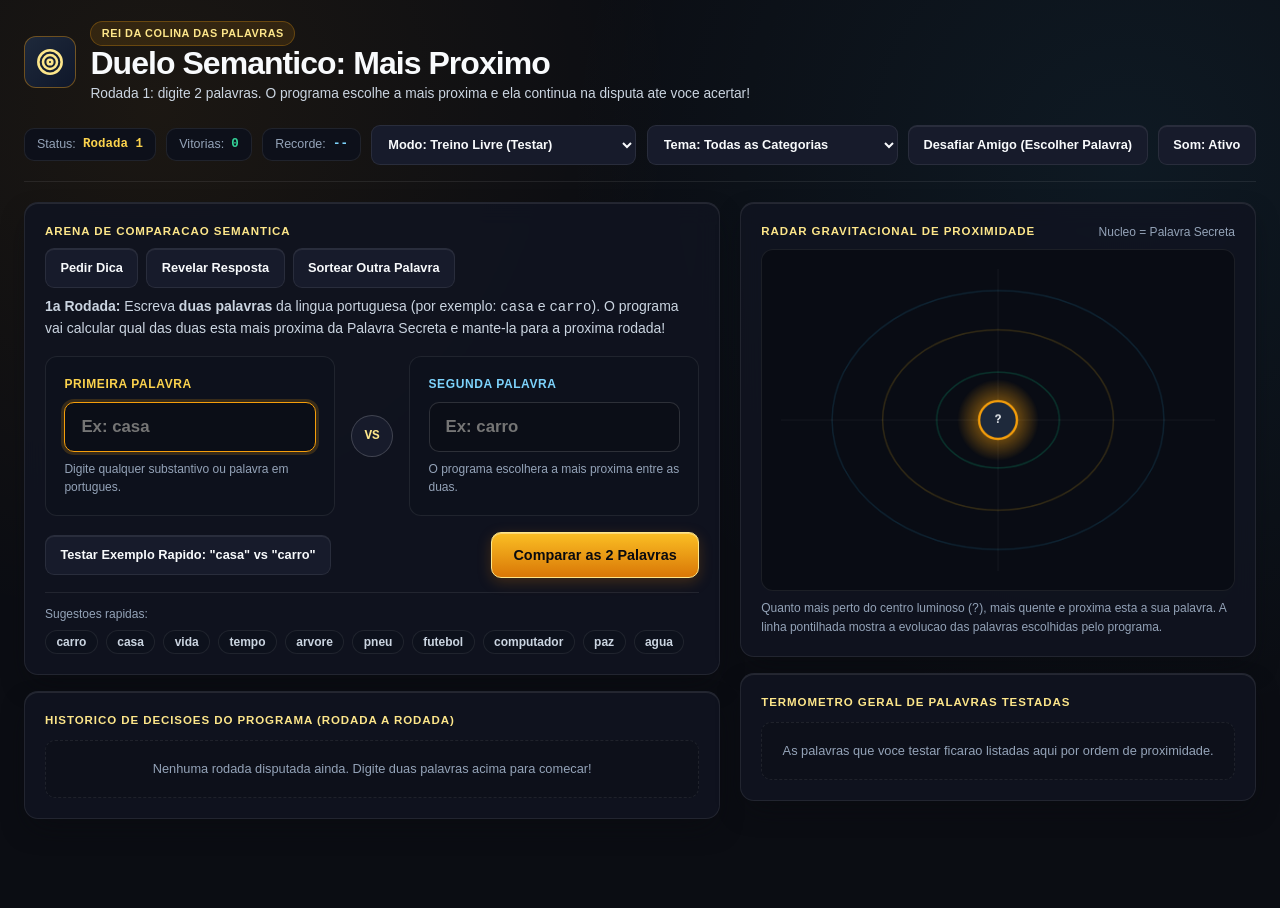
==== index.html @ f58e6926 "feat: Duelo Semantico Mais Proximo com motor hibrido e API online" ====
<!DOCTYPE html>
<html lang="pt-BR">
<head>
  <meta charset="UTF-8" />
  <meta name="viewport" content="width=device-width, initial-scale=1.0" />
  <title>Duelo Semantico: Mais Proximo | Jogo de Palavras em Portugues</title>
  <meta name="description" content="Jogo de adivinhacao semantica onde duas palavras disputam qual esta mais proxima da palavra secreta, e a vencedora permanece para a proxima rodada." />
  <link rel="stylesheet" href="css/styles.css" />
</head>
<body class="app-shell">

  <div class="main-container">
    <!-- ======================================================================
         CABECALHO & CONTROLES DE PARTIDA
         ====================================================================== -->
    <header class="top-header">
      <div class="brand-lockup">
        <div class="brand-icon-box" aria-hidden="true">
          <svg width="28" height="28" viewBox="0 0 24 24" fill="none" stroke="currentColor" stroke-width="2.2" stroke-linecap="round" stroke-linejoin="round">
            <circle cx="12" cy="12" r="10"></circle>
            <circle cx="12" cy="12" r="6"></circle>
            <circle cx="12" cy="12" r="2"></circle>
          </svg>
        </div>
        <div>
          <span class="tag-pill">Rei da Colina das Palavras</span>
          <h1 class="brand-title">Duelo Semantico: Mais Proximo</h1>
          <p class="brand-subtitle">Rodada 1: digite 2 palavras. O programa escolhe a mais proxima e ela continua na disputa ate voce acertar!</p>
        </div>
      </div>

      <div class="stats-strip">
        <div class="stat-chip">
          <span class="text-zinc-400">Status:</span>
          <strong id="stat-current-round" class="font-mono text-amber-300">Rodada 1</strong>
        </div>
        <div class="stat-chip">
          <span class="text-zinc-400">Vitorias:</span>
          <strong id="stat-games-won" class="font-mono text-emerald-400">0</strong>
        </div>
        <div class="stat-chip">
          <span class="text-zinc-400">Recorde:</span>
          <strong id="stat-best-rounds" class="font-mono text-sky-300">--</strong>
        </div>

        <label for="select-game-mode" class="hidden">Modo de Jogo</label>
        <select id="select-game-mode" class="select-control" aria-label="Modo de Jogo">
          <option value="practice">Modo: Treino Livre (Testar)</option>
          <option value="daily">Modo: Palavra do Dia (Estilo Termo)</option>
        </select>

        <label for="select-category-filter" class="hidden">Filtrar Tema</label>
        <select id="select-category-filter" class="select-control" aria-label="Escolher Tema da Palavra Secreta">
          <option value="all">Tema: Todas as Categorias</option>
          <option value="transporte_rodas">Tema: Veiculos & Rodovia</option>
          <option value="moradia_casa">Tema: Casa & Construcao</option>
          <option value="vida_filosofia_emocao">Tema: Vida, Mente & Sentimentos</option>
          <option value="alimentacao_bebida">Tema: Comidas & Bebidas</option>
          <option value="natureza_clima">Tema: Natureza & Clima</option>
          <option value="animais_fauna">Tema: Animais & Fauna</option>
          <option value="corpo_saude">Tema: Corpo Humano & Saude</option>
          <option value="tecnologia_ciencias">Tema: Tecnologia & Ciencia</option>
          <option value="esporte_musica_lazer">Tema: Esportes, Musica & Lazer</option>
          <option value="vestuario_moda">Tema: Vestuario & Acessorios</option>
          <option value="sociedade_cidade">Tema: Cidade & Profissoes</option>
          <option value="tempo_espaco">Tema: Tempo & Universo</option>
        </select>

        <button type="button" id="btn-open-custom-modal" class="btn-secondary">
          Desafiar Amigo (Escolher Palavra)
        </button>
        <button type="button" id="btn-toggle-sound" class="btn-secondary">
          Som: Ativo
        </button>
      </div>
    </header>

    <!-- ======================================================================
         AREA PRINCIPAL DO JOGO (ARENA DE DUELO + RADAR SEMANTICO)
         ====================================================================== -->
    <main class="workspace-split">

      <!-- COLUNA ESQUERDA: ARENA DE DUELO DE PALAVRAS -->
      <section class="flex-col gap-4">
        <div class="surface-card">
          <div class="flex flex-wrap justify-between items-center gap-2 mb-2">
            <h2 class="section-label" style="margin-bottom:0">Arena de Comparacao Semantica</h2>
            <div class="flex flex-wrap gap-2">
              <button type="button" id="btn-get-hint" class="btn-secondary">Pedir Dica</button>
              <button type="button" id="btn-reveal-secret" class="btn-secondary">Revelar Resposta</button>
              <button type="button" id="btn-new-secret" class="btn-secondary">Sortear Outra Palavra</button>
            </div>
          </div>

          <!-- PAINEL DA RODADA 1: JOGADOR ESCREVE 2 PALAVRAS -->
          <div id="panel-round-1">
            <p class="text-sm text-zinc-300 mb-3">
              <strong>1a Rodada:</strong> Escreva <strong>duas palavras</strong> da lingua portuguesa (por exemplo: <code>casa</code> e <code>carro</code>). O programa vai calcular qual das duas esta mais proxima da Palavra Secreta e mante-la para a proxima rodada!
            </p>

            <form id="form-round-1">
              <div class="duel-arena-grid">
                <div class="duel-slot-card">
                  <label for="input-round1-word1" class="text-xs font-bold uppercase tracking-wider text-amber-300">Primeira Palavra</label>
                  <input id="input-round1-word1" type="text" class="word-input mt-2" placeholder="Ex: casa" autocomplete="off" />
                  <span class="text-xs text-zinc-400 mt-2">Digite qualquer substantivo ou palavra em portugues.</span>
                </div>

                <div class="vs-divider-badge">VS</div>

                <div class="duel-slot-card">
                  <label for="input-round1-word2" class="text-xs font-bold uppercase tracking-wider text-sky-300">Segunda Palavra</label>
                  <input id="input-round1-word2" type="text" class="word-input mt-2" placeholder="Ex: carro" autocomplete="off" />
                  <span class="text-xs text-zinc-400 mt-2">O programa escolhera a mais proxima entre as duas.</span>
                </div>
              </div>

              <div class="flex flex-wrap justify-between items-center gap-3 mt-3">
                <button type="button" id="btn-fill-example" class="btn-secondary">
                  Testar Exemplo Rapido: "casa" vs "carro"
                </button>
                <button type="submit" id="btn-submit-round1" class="btn-primary">
                  <span>Comparar as 2 Palavras</span>
                </button>
              </div>
            </form>
          </div>

          <!-- PAINEL DAS RODADAS 2+: PALAVRA CAMPEA MANTIDA VS 1 NOVA PALAVRA -->
          <div id="panel-round-next" class="hidden">
            <p class="text-sm text-zinc-300 mb-3">
              <strong>Rodada em Andamento:</strong> A palavra escolhida pelo programa permaneceu no trono a esquerda. Agora digite <strong>mais uma palavra</strong> a direita (ex: <code>pinel</code> / <code>pneu</code>, <code>roda</code>, <code>motor</code>...) para ver qual fica mais proxima!
            </p>

            <form id="form-round-next">
              <div class="duel-arena-grid">
                <!-- Lado Esquerdo: Palavra Mais Proxima Atual (Fixa Automaticamente) -->
                <div class="duel-slot-card is-champion-slot">
                  <div>
                    <div class="flex justify-between items-center">
                      <span class="text-xs font-bold uppercase tracking-wider text-amber-300">Mais Proxima Atual (Escolhida)</span>
                      <span id="champ-word-tier" class="temp-badge tier-hot">Quente</span>
                    </div>
                    <div id="champ-word-title" class="champion-word-display">CARRO</div>
                    <p id="champ-word-correction" class="text-xs text-sky-300 hidden"></p>
                  </div>

                  <div class="mt-2">
                    <div class="flex justify-between items-center text-xs mb-2">
                      <span id="champ-word-meta" class="text-zinc-300">Mesmo contexto</span>
                      <strong id="champ-word-score" class="font-mono text-amber-300">74.0%</strong>
                    </div>
                    <div class="meter-track">
                      <div id="champ-word-bar" class="meter-fill fill-hot" style="width: 74%"></div>
                    </div>
                  </div>
                </div>

                <div class="vs-divider-badge">VS</div>

                <!-- Lado Direito: Entrada da Nova Palavra Desafiante -->
                <div class="duel-slot-card is-challenger-slot">
                  <div>
                    <label for="input-next-challenger" class="text-xs font-bold uppercase tracking-wider text-sky-300">Escreva Mais Uma Palavra</label>
                    <input id="input-next-challenger" type="text" class="word-input mt-2" placeholder="Ex: pinel (pneu), roda..." autocomplete="off" />
                    <p class="text-xs text-zinc-400 mt-2">
                      Se esta nova palavra for mais proxima da secreta, ela assume o lugar da atual!
                    </p>
                  </div>

                  <button type="submit" id="btn-submit-round-next" class="btn-primary w-full mt-3">
                    Comparar com a Campea Atual
                  </button>
                </div>
              </div>
            </form>
          </div>

          <!-- Sugestoes Rapidas Clicaveis (Preenchem o campo vazio com 1 clique) -->
          <div class="suggestions-bar">
            <span class="text-xs text-zinc-400">Sugestoes rapidas:</span>
            <div id="quick-suggestions-cluster" class="flex flex-wrap gap-2"></div>
          </div>

          <!-- Caixa de Alerta Inline -->
          <div id="inline-alert-box" class="alert-box hidden" role="alert"></div>

          <!-- Caixa de Dicas Progressivas -->
          <div id="hint-display-box" class="hint-box hidden"></div>

          <!-- Banner de Celebracao quando Acerta 100% -->
          <div id="victory-banner" class="hidden"></div>

          <!-- Veredito Detalhado do Ultimo Duelo -->
          <div id="duel-verdict-banner" class="verdict-banner hidden"></div>
        </div>

        <!-- HISTORICO PASSO A PASSO DAS RODADAS -->
        <div class="surface-card">
          <h3 class="section-label">Historico de Decisoes do Programa (Rodada a Rodada)</h3>
          <div id="duel-history-list"></div>
        </div>
      </section>

      <!-- COLUNA DIREITA: RADAR GRAVITACIONAL 2D & RANKING DE PROXIMIDADE -->
      <aside class="flex-col gap-4">
        <div class="surface-card">
          <div class="flex justify-between items-center mb-2">
            <h3 class="section-label" style="margin-bottom:0">Radar Gravitacional de Proximidade</h3>
            <span class="text-xs text-zinc-400">Nucleo = Palavra Secreta</span>
          </div>
          <div class="radar-canvas-box">
            <canvas id="semantic-radar-canvas" width="500" height="360"></canvas>
          </div>
          <p class="text-xs text-zinc-400 mt-2">
            Quanto mais perto do centro luminoso (<code>?</code>), mais quente e proxima esta a sua palavra. A linha pontilhada mostra a evolucao das palavras escolhidas pelo programa.
          </p>
        </div>

        <div class="surface-card">
          <h3 class="section-label">Termometro Geral de Palavras Testadas</h3>
          <div id="tested-words-ranking"></div>
        </div>
      </aside>

    </main>
  </div>

  <!-- ========================================================================
       MODAL: MODO 2 JOGADORES / DEFINIR PALAVRA SECRETA PERSONALIZADA
       ======================================================================== -->
  <div id="modal-custom-word" class="modal-backdrop hidden" role="dialog" aria-modal="true" aria-labelledby="modal-custom-title">
    <div class="modal-box">
      <div class="flex justify-between items-center mb-3">
        <h3 id="modal-custom-title" class="section-label" style="margin-bottom:0">Desafiar Amigo / Criar Palavra Secreta</h3>
        <button type="button" id="btn-close-custom-modal" class="btn-secondary">Fechar</button>
      </div>
      <p class="text-xs text-zinc-300 mb-3">
        Defina qual sera a Palavra Secreta desta partida para outra pessoa adivinhar (ou adicione uma palavra nova ao dicionario do jogo).
      </p>

      <form id="form-custom-word" class="flex-col gap-3">
        <div>
          <label for="input-custom-secret" class="text-xs text-zinc-400">Palavra Secreta (ficara oculta na partida)</label>
          <input id="input-custom-secret" type="password" class="word-input mt-1" placeholder="Digite a palavra secreta..." required />
        </div>

        <div>
          <label for="select-custom-cluster" class="text-xs text-zinc-400">Tema Principal da Palavra</label>
          <select id="select-custom-cluster" class="select-control w-full mt-1">
            <option value="transporte_rodas">Veiculos, Carros & Rodovia</option>
            <option value="moradia_casa">Casa, Moveis & Construcao</option>
            <option value="vida_filosofia_emocao">Vida, Mente & Sentimentos</option>
            <option value="alimentacao_bebida">Alimentos, Culinaria & Bebidas</option>
            <option value="natureza_clima">Natureza, Praias & Clima</option>
            <option value="animais_fauna">Animais & Fauna</option>
            <option value="corpo_saude">Corpo Humano & Saude</option>
            <option value="tecnologia_ciencias">Tecnologia, Computacao & Escola</option>
            <option value="esporte_musica_lazer">Esportes, Futebol & Musica</option>
            <option value="vestuario_moda">Vestuario & Acessorios</option>
            <option value="sociedade_cidade">Cidade, Dinheiro & Profissoes</option>
            <option value="tempo_espaco">Tempo, Estacoes & Universo</option>
          </select>
        </div>

        <div>
          <label for="input-custom-links" class="text-xs text-zinc-400">Palavras Muito Proximas (opcional, separadas por virgula)</label>
          <input id="input-custom-links" type="text" class="word-input mt-1" placeholder="Ex: carro, pneu, borracha, aro, asfalto" />
        </div>

        <div>
          <label for="input-custom-hint" class="text-xs text-zinc-400">Dica Personalizada (opcional)</label>
          <input id="input-custom-hint" type="text" class="word-input mt-1" placeholder="Ex: Fica presa no eixo do carro..." />
        </div>

        <button type="submit" class="btn-primary w-full mt-2">
          Iniciar Partida com Esta Palavra Secreta
        </button>
      </form>
    </div>
  </div>

  <!-- SCRIPTS MODULARES (100% Portatil: funciona em file:// e http://) -->
  <script src="js/dictionary-data.js"></script>
  <script src="js/semantic-engine.js"></script>
  <script src="js/audio.js"></script>
  <script src="js/radar-canvas.js"></script>
  <script src="js/app.js"></script>
</body>
</html>
---- css/styles.css ----
/**
 * ============================================================================
 * SISTEMA DE DESIGN - DUELO SEMANTICO: MAIS PROXIMO (css/styles.css)
 * ============================================================================
 * Arquitetura 100% Portatil e Offline.
 * Segue Dark Mode Hierarchy (#0B0D13 / #111420) e curvas cubic-bezier(0.16, 1, 0.3, 1).
 */

:root {
  --bg-canvas: #0B0D13;
  --bg-surface: #111420;
  --bg-elevated: #171B2B;
  --bg-interactive: #1E2438;
  --border-subtle: rgba(255, 255, 255, 0.08);
  --border-hover: rgba(255, 255, 255, 0.18);
  --text-primary: #F8FAFC;
  --text-secondary: #CBD5E1;
  --text-muted: #94A3B8;
  --accent-gold: #F59E0B;
  --accent-gold-soft: #FDE68A;
  --accent-emerald: #10B981;
  --accent-sky: #38BDF8;
  --accent-orange: #FB923C;
  --ease-out: cubic-bezier(0.16, 1, 0.3, 1);
}

*, *::before, *::after {
  box-sizing: border-box;
  margin: 0;
  padding: 0;
}

html, body {
  min-height: 100vh;
  background-color: var(--bg-canvas);
  color: var(--text-primary);
  font-family: "Inter", "Plus Jakarta Sans", -apple-system, BlinkMacSystemFont, "Segoe UI", sans-serif;
  line-height: 1.5;
  -webkit-font-smoothing: antialiased;
}

/* Utilitarios Independentes */
.hidden { display: none !important; }
.flex { display: flex; }
.inline-flex { display: inline-flex; }
.flex-col { display: flex; flex-direction: column; }
.flex-wrap { flex-wrap: wrap; }
.items-center { align-items: center; }
.justify-between { justify-content: space-between; }
.justify-center { justify-content: center; }
.gap-2 { gap: 0.5rem; }
.gap-3 { gap: 0.75rem; }
.gap-4 { gap: 1rem; }
.w-full { width: 100%; }
.w-12 { width: 3rem; }
.mt-1 { margin-top: 0.25rem; }
.mt-2 { margin-top: 0.5rem; }
.mt-3 { margin-top: 0.75rem; }
.mt-4 { margin-top: 1rem; }
.mb-2 { margin-bottom: 0.5rem; }
.mb-3 { margin-bottom: 0.75rem; }
.text-right { text-align: right; }
.text-xs { font-size: 0.75rem; line-height: 1.15rem; }
.text-sm { font-size: 0.875rem; line-height: 1.35rem; }
.font-semibold { font-weight: 600; }
.font-bold { font-weight: 700; }
.font-mono { font-family: "JetBrains Mono", "Fira Code", Consolas, monospace; }
.uppercase { text-transform: uppercase; }
.tracking-wider { letter-spacing: 0.05em; }
.text-white { color: #F8FAFC; }
.text-zinc-300 { color: #CBD5E1; }
.text-zinc-400 { color: #94A3B8; }
.text-zinc-500 { color: #64748B; }
.text-amber-300 { color: #FCD34D; }
.text-sky-300 { color: #7DD3FC; }
.text-emerald-400 { color: #34D399; }
.space-y-1 > * + * { margin-top: 0.3rem; }

/* Fundo Atmosferico */
.app-shell {
  min-height: 100vh;
  background:
    radial-gradient(circle at 12% 12%, rgba(245, 158, 11, 0.07), transparent 38%),
    radial-gradient(circle at 88% 18%, rgba(56, 189, 248, 0.07), transparent 42%),
    var(--bg-canvas);
  padding: 1.25rem 1.5rem 2.5rem;
}

.main-container {
  max-width: 1360px;
  margin: 0 auto;
}

/* Superficies Elevadas */
.surface-card {
  background: rgba(17, 20, 32, 0.88);
  backdrop-filter: blur(12px);
  border: 1px solid var(--border-subtle);
  border-radius: 14px;
  box-shadow:
    inset 0 1px 0 0 rgba(255, 255, 255, 0.09),
    0 12px 28px -8px rgba(9, 10, 15, 0.65);
  padding: 1.25rem;
}

.section-label {
  font-size: 0.72rem;
  font-weight: 700;
  text-transform: uppercase;
  letter-spacing: 0.08em;
  color: var(--accent-gold-soft);
  margin-bottom: 0.65rem;
}

.tag-pill {
  display: inline-flex;
  align-items: center;
  padding: 0.2rem 0.65rem;
  font-size: 0.68rem;
  font-weight: 700;
  text-transform: uppercase;
  letter-spacing: 0.05em;
  border-radius: 999px;
  background: rgba(245, 158, 11, 0.12);
  color: var(--accent-gold-soft);
  border: 1px solid rgba(245, 158, 11, 0.28);
}

/* Cabecalho e Barra de Controles */
.top-header {
  display: flex;
  flex-wrap: wrap;
  align-items: center;
  justify-content: space-between;
  gap: 1.25rem;
  margin-bottom: 1.25rem;
  padding-bottom: 1rem;
  border-bottom: 1px solid var(--border-subtle);
}

.brand-lockup {
  display: flex;
  align-items: center;
  gap: 0.9rem;
}

.brand-icon-box {
  width: 52px;
  height: 52px;
  border-radius: 12px;
  background: linear-gradient(135deg, #1E293B, #0F172A);
  border: 1px solid rgba(245, 158, 11, 0.4);
  display: flex;
  align-items: center;
  justify-content: center;
  color: var(--accent-gold-soft);
  flex-shrink: 0;
}

.brand-title {
  font-size: clamp(1.45rem, 2.5vw, 2rem);
  font-weight: 800;
  letter-spacing: -0.03em;
  line-height: 1.1;
}

.brand-subtitle {
  font-size: 0.86rem;
  color: var(--text-secondary);
  margin-top: 0.2rem;
}

.stats-strip {
  display: flex;
  flex-wrap: wrap;
  align-items: center;
  gap: 0.65rem;
}

.stat-chip {
  display: flex;
  align-items: center;
  gap: 0.45rem;
  padding: 0.4rem 0.75rem;
  background: #0D101A;
  border: 1px solid var(--border-subtle);
  border-radius: 10px;
  font-size: 0.78rem;
}

/* Botoes e Inputs (Fitts's Law >= 44px) */
.btn-primary {
  display: inline-flex;
  align-items: center;
  justify-content: center;
  gap: 0.5rem;
  min-height: 46px;
  padding: 0.65rem 1.35rem;
  font-size: 0.9rem;
  font-weight: 700;
  color: #090A0F;
  background: linear-gradient(180deg, #FBBF24 0%, #D97706 100%);
  border: 1px solid #FDE68A;
  border-radius: 10px;
  box-shadow: inset 0 1px 0 0 rgba(255, 255, 255, 0.35), 0 4px 14px rgba(217, 119, 6, 0.25);
  cursor: pointer;
  transition: transform 150ms var(--ease-out), filter 150ms ease;
}

.btn-primary:hover {
  filter: brightness(1.08);
  transform: translateY(-1px);
}

.btn-primary:active {
  transform: scale(0.97);
}

.btn-secondary {
  display: inline-flex;
  align-items: center;
  justify-content: center;
  gap: 0.45rem;
  min-height: 40px;
  padding: 0.45rem 0.9rem;
  font-size: 0.8rem;
  font-weight: 600;
  color: var(--text-primary);
  background: var(--bg-elevated);
  border: 1px solid var(--border-subtle);
  border-radius: 9px;
  box-shadow: inset 0 1px 0 0 rgba(255, 255, 255, 0.08);
  cursor: pointer;
  transition: transform 140ms var(--ease-out), border-color 140ms ease, background-color 140ms ease;
}

.btn-secondary:hover {
  background: var(--bg-interactive);
  border-color: var(--border-hover);
}

.btn-secondary:active {
  transform: scale(0.97);
}

.word-input {
  width: 100%;
  min-height: 50px;
  padding: 0.7rem 1rem;
  font-size: 1.05rem;
  font-weight: 600;
  color: var(--text-primary);
  background: #0B0E17;
  border: 1.5px solid rgba(255, 255, 255, 0.14);
  border-radius: 10px;
  outline: none;
  transition: border-color 150ms ease, box-shadow 150ms ease;
}

.word-input:focus {
  border-color: var(--accent-gold);
  box-shadow: 0 0 0 3px rgba(245, 158, 11, 0.18);
}

.select-control {
  min-height: 40px;
  padding: 0.4rem 0.75rem;
  font-size: 0.8rem;
  font-weight: 600;
  color: var(--text-primary);
  background: var(--bg-elevated);
  border: 1px solid var(--border-subtle);
  border-radius: 9px;
  outline: none;
}

/* Workspace Principal Assimetrico (Arena a esquerda + Radar/Ranking a direita) */
.workspace-split {
  display: grid;
  grid-template-columns: 1.35fr 1fr;
  gap: 1.25rem;
  align-items: start;
}

@media (max-width: 1024px) {
  .workspace-split {
    grid-template-columns: 1fr;
  }
}

/* Arena de Duelo (2 Colunas com VS central) */
.duel-arena-grid {
  display: grid;
  grid-template-columns: 1fr auto 1fr;
  gap: 1rem;
  align-items: stretch;
  margin: 1rem 0;
}

@media (max-width: 680px) {
  .duel-arena-grid {
    grid-template-columns: 1fr;
  }
}

.duel-slot-card {
  display: flex;
  flex-direction: column;
  justify-content: space-between;
  padding: 1.15rem;
  background: #0D111C;
  border: 1px solid var(--border-subtle);
  border-radius: 12px;
}

.duel-slot-card.is-champion-slot {
  border-color: rgba(245, 158, 11, 0.45);
  background: linear-gradient(180deg, rgba(245, 158, 11, 0.08) 0%, #0D111C 100%);
}

.duel-slot-card.is-challenger-slot {
  border-color: rgba(56, 189, 248, 0.35);
}

.vs-divider-badge {
  align-self: center;
  width: 42px;
  height: 42px;
  border-radius: 999px;
  background: var(--bg-elevated);
  border: 1px solid var(--border-hover);
  display: flex;
  align-items: center;
  justify-content: center;
  font-family: "JetBrains Mono", monospace;
  font-size: 0.8rem;
  font-weight: 800;
  color: var(--accent-gold-soft);
}

.champion-word-display {
  font-size: 1.65rem;
  font-weight: 800;
  letter-spacing: -0.02em;
  color: var(--accent-gold-soft);
  margin: 0.35rem 0;
}

/* Barras de Temperatura Semantica */
.meter-track {
  width: 100%;
  height: 10px;
  background: #181E2E;
  border-radius: 999px;
  overflow: hidden;
}

.meter-fill {
  height: 100%;
  border-radius: 999px;
  transition: width 260ms var(--ease-out);
}

.fill-cold { background: linear-gradient(90deg, #0284C7, #38BDF8); }
.fill-warm { background: linear-gradient(90deg, #EA580C, #FB923C); }
.fill-hot { background: linear-gradient(90deg, #D97706, #FBBF24); }
.fill-burning { background: linear-gradient(90deg, #059669, #34D399); }
.fill-exact { background: linear-gradient(90deg, #10B981, #A7F3D0); }

.temp-badge {
  display: inline-block;
  padding: 0.15rem 0.55rem;
  font-size: 0.7rem;
  font-weight: 700;
  border-radius: 6px;
}

.tier-cold { background: rgba(56, 189, 248, 0.15); color: #7DD3FC; }
.tier-warm { background: rgba(251, 146, 60, 0.15); color: #FDBA74; }
.tier-hot { background: rgba(245, 158, 11, 0.18); color: #FDE68A; }
.tier-burning { background: rgba(16, 185, 129, 0.18); color: #6EE7B7; }
.tier-exact { background: rgba(16, 185, 129, 0.28); color: #A7F3D0; }

/* Banner de Veredito da Rodada */
.verdict-banner {
  padding: 1rem;
  background: #0D111C;
  border: 1px solid rgba(245, 158, 11, 0.3);
  border-radius: 12px;
  margin-top: 1rem;
}

.verdict-headline {
  font-size: 0.95rem;
  color: var(--text-primary);
  margin-top: 0.4rem;
}

.verdict-cards-row {
  display: grid;
  grid-template-columns: 1fr auto 1fr;
  gap: 0.75rem;
  align-items: center;
  margin-top: 0.85rem;
}

@media (max-width: 640px) {
  .verdict-cards-row {
    grid-template-columns: 1fr;
  }
}

.verdict-mini-card {
  padding: 0.7rem 0.85rem;
  background: var(--bg-surface);
  border: 1px solid var(--border-subtle);
  border-radius: 10px;
  display: flex;
  flex-direction: column;
}

.verdict-mini-card.is-winner {
  border-color: var(--accent-emerald);
  background: rgba(16, 185, 129, 0.08);
}

.verdict-mini-card.is-loser {
  opacity: 0.72;
}

.verdict-vs-pill {
  font-family: "JetBrains Mono", monospace;
  font-size: 0.75rem;
  font-weight: 700;
  color: var(--text-muted);
  text-align: center;
}

/* Alertas, Dicas e Vitoria */
.alert-box {
  padding: 0.65rem 0.9rem;
  background: rgba(239, 68, 68, 0.14);
  border: 1px solid rgba(239, 68, 68, 0.35);
  border-radius: 8px;
  color: #FCA5A5;
  font-size: 0.82rem;
  margin-top: 0.75rem;
}

.hint-box {
  padding: 0.85rem 1rem;
  background: rgba(56, 189, 248, 0.08);
  border: 1px solid rgba(56, 189, 248, 0.28);
  border-radius: 10px;
  margin-top: 0.85rem;
}

.victory-celebration-card {
  padding: 1.5rem;
  text-align: center;
  background: linear-gradient(180deg, rgba(16, 185, 129, 0.14) 0%, #0D111C 100%);
  border: 1.5px solid var(--accent-emerald);
  border-radius: 14px;
  margin-top: 1rem;
}

.victory-word-heading {
  font-size: 2.25rem;
  font-weight: 800;
  letter-spacing: 0.04em;
  color: #6EE7B7;
  margin-top: 0.35rem;
}

.evolution-chain-box {
  padding: 0.75rem;
  background: #090C14;
  border: 1px solid var(--border-subtle);
  border-radius: 10px;
}

/* Historico de Rodadas & Ranking de Palavras */
.history-duel-row {
  display: flex;
  flex-wrap: wrap;
  align-items: center;
  justify-content: space-between;
  gap: 0.5rem;
  padding: 0.55rem 0.75rem;
  background: #0D101A;
  border: 1px solid var(--border-subtle);
  border-radius: 8px;
  margin-bottom: 0.45rem;
  font-size: 0.8rem;
}

.history-round-tag {
  font-family: "JetBrains Mono", monospace;
  font-size: 0.72rem;
  font-weight: 700;
  color: var(--accent-gold-soft);
  background: rgba(245, 158, 11, 0.12);
  padding: 0.1rem 0.45rem;
  border-radius: 5px;
}

.history-pair {
  display: flex;
  align-items: center;
  gap: 0.5rem;
}

.is-win-word {
  font-weight: 700;
  color: #6EE7B7;
}

.is-lose-word {
  color: var(--text-muted);
}

.history-winner-pill {
  font-family: "JetBrains Mono", monospace;
  font-size: 0.72rem;
  color: var(--accent-gold-soft);
}

.ranking-word-row {
  display: flex;
  align-items: center;
  justify-content: space-between;
  gap: 0.75rem;
  padding: 0.5rem 0.75rem;
  background: #0D101A;
  border: 1px solid var(--border-subtle);
  border-radius: 8px;
  margin-bottom: 0.4rem;
}

.ranking-word-row.is-current-champ {
  border-color: var(--accent-gold);
  background: rgba(245, 158, 11, 0.08);
}

.ranking-pos {
  font-family: "JetBrains Mono", monospace;
  font-size: 0.72rem;
  color: var(--text-muted);
  width: 24px;
}

.champ-mini-tag {
  font-size: 0.65rem;
  font-weight: 700;
  text-transform: uppercase;
  padding: 0.1rem 0.4rem;
  border-radius: 4px;
  background: rgba(245, 158, 11, 0.2);
  color: var(--accent-gold-soft);
}

.ranking-mini-bar {
  width: 90px;
  height: 7px;
  background: #181E2E;
  border-radius: 999px;
  overflow: hidden;
}

.radar-canvas-box {
  width: 100%;
  background: #090C14;
  border: 1px solid var(--border-subtle);
  border-radius: 12px;
  overflow: hidden;
}

#semantic-radar-canvas {
  width: 100%;
  height: auto;
  display: block;
}

.empty-box {
  padding: 1.15rem;
  text-align: center;
  font-size: 0.8rem;
  color: var(--text-muted);
  background: #0D101A;
  border: 1px dashed var(--border-subtle);
  border-radius: 10px;
}

/* Modal de Desafio 2 Jogadores / Criar Palavra */
.modal-backdrop {
  position: fixed;
  inset: 0;
  z-index: 50;
  background: rgba(9, 10, 15, 0.85);
  backdrop-filter: blur(8px);
  display: flex;
  align-items: center;
  justify-content: center;
  padding: 1rem;
}

.modal-box {
  width: 100%;
  max-width: 520px;
  background: var(--bg-surface);
  border: 1px solid var(--border-hover);
  border-radius: 16px;
  padding: 1.5rem;
}

/* Sugestoes Rapidas e Feedback de Campo Faltante */
.suggestions-bar {
  display: flex;
  flex-wrap: wrap;
  align-items: center;
  gap: 0.45rem;
  margin-top: 0.85rem;
  padding-top: 0.75rem;
  border-top: 1px solid var(--border-subtle);
}

.suggestion-chip {
  padding: 0.25rem 0.65rem;
  font-size: 0.75rem;
  font-weight: 600;
  color: var(--text-secondary);
  background: #0D111C;
  border: 1px solid var(--border-subtle);
  border-radius: 999px;
  cursor: pointer;
  transition: transform 130ms var(--ease-out), border-color 130ms ease, color 130ms ease;
}

.suggestion-chip:hover {
  border-color: var(--accent-gold);
  color: var(--accent-gold-soft);
  transform: translateY(-1px);
}

.suggestion-chip:active:not(:disabled) {
  transform: scale(0.95);
}

.suggestion-chip.is-used,
.suggestion-chip:disabled {
  opacity: 0.35;
  text-decoration: line-through;
  cursor: not-allowed;
  transform: none;
}

@keyframes pulseMissingBorder {
  0%, 100% {
    border-color: var(--accent-gold);
    box-shadow: 0 0 0 3px rgba(245, 158, 11, 0.28);
  }
  50% {
    border-color: #EF4444;
    box-shadow: 0 0 0 5px rgba(239, 68, 68, 0.28);
  }
}

.input-missing-pulse {
  animation: pulseMissingBorder 0.7s ease-in-out 2;
  border-color: var(--accent-gold) !important;
}

.btn-primary:disabled,
.btn-secondary:disabled {
  opacity: 0.6;
  cursor: wait;
}
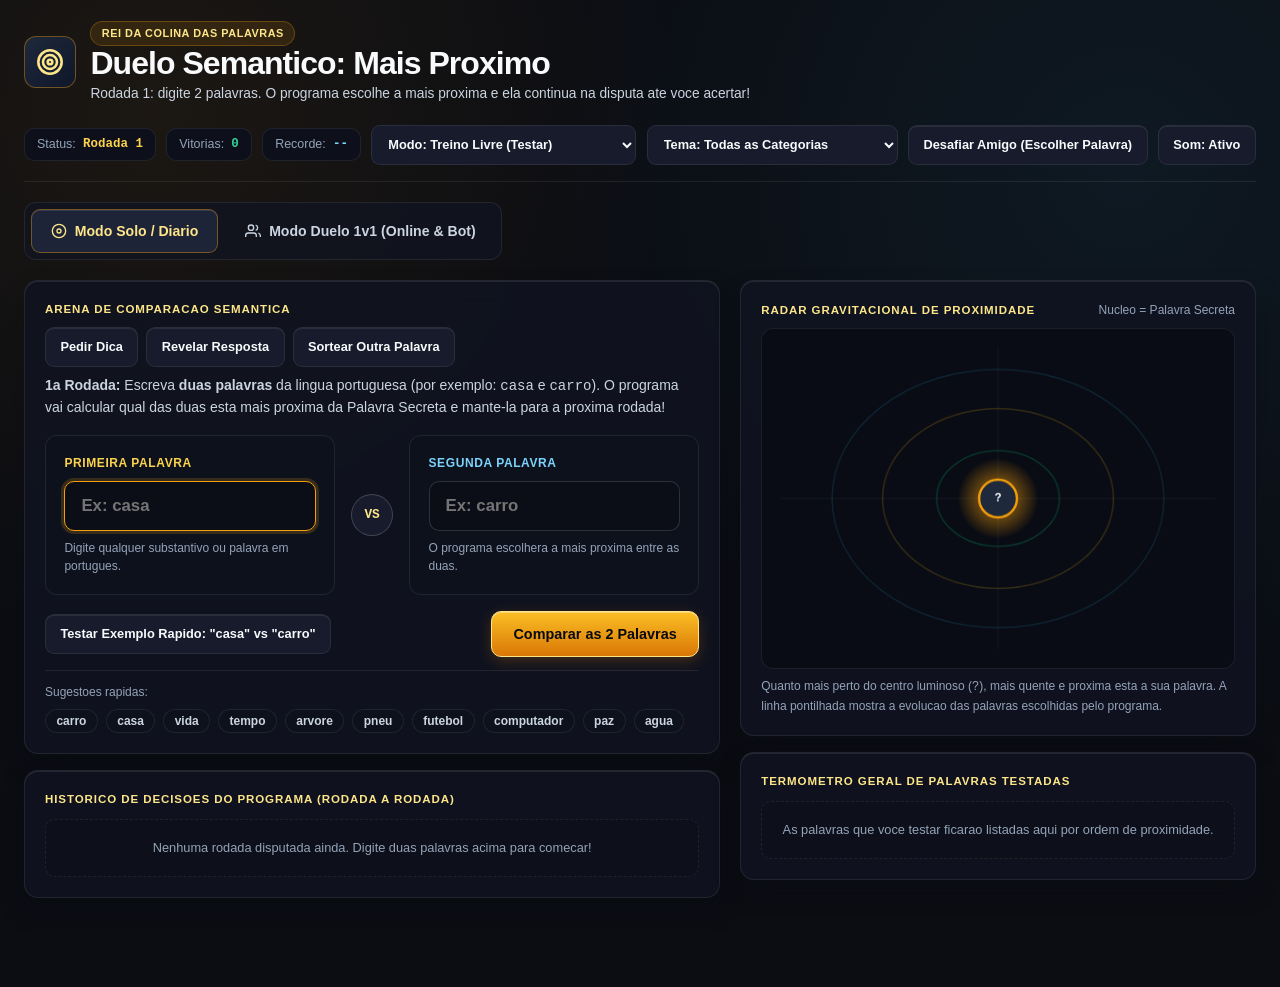
==== commit 3e116e43: "feat: adiciona aba Modo Duelo 1v1 P2P WebRTC e Bot automatico" ====
--- a/index.html
+++ b/index.html
@@ -75,9 +75,22 @@
       </div>
     </header>
 
+    <!-- NAVEGACAO PRINCIPAL ENTRE MODOS DE JOGO -->
+    <nav class="main-tabs-bar" aria-label="Modos de Jogo">
+      <button type="button" data-main-tab="solo" class="main-tab-btn is-active">
+        <svg width="16" height="16" viewBox="0 0 24 24" fill="none" stroke="currentColor" stroke-width="2"><circle cx="12" cy="12" r="10"></circle><circle cx="12" cy="12" r="3"></circle></svg>
+        <span>Modo Solo / Diario</span>
+      </button>
+      <button type="button" data-main-tab="duel" class="main-tab-btn">
+        <svg width="16" height="16" viewBox="0 0 24 24" fill="none" stroke="currentColor" stroke-width="2"><path d="M17 21v-2a4 4 0 0 0-4-4H5a4 4 0 0 0-4 4v2"></path><circle cx="9" cy="7" r="4"></circle><path d="M23 21v-2a4 4 0 0 0-3-3.87"></path><path d="M16 3.13a4 4 0 0 1 0 7.75"></path></svg>
+        <span>Modo Duelo 1v1 (Online &amp; Bot)</span>
+      </button>
+    </nav>
+
     <!-- ======================================================================
-         AREA PRINCIPAL DO JOGO (ARENA DE DUELO + RADAR SEMANTICO)
+         ABA 1: MODO SOLO / DIARIO (MECANICA ORIGINAL)
          ====================================================================== -->
+    <div id="tab-solo-view">
     <main class="workspace-split">
 
       <!-- COLUNA ESQUERDA: ARENA DE DUELO DE PALAVRAS -->
@@ -224,6 +237,144 @@
       </aside>
 
     </main>
+    </div>
+
+    <!-- ======================================================================
+         ABA 2: MODO DUELO 1v1 ONLINE (P2P SEM SERVIDOR + BOT AUTOMATICO)
+         ====================================================================== -->
+    <section id="tab-duel-view" class="hidden" aria-label="Modo Duelo 1v1 Online">
+
+      <!-- FASE 1: LOBBY DE DUELO -->
+      <div id="duel-phase-lobby" class="surface-card">
+        <div class="flex flex-wrap justify-between items-center gap-3">
+          <div>
+            <span class="tag-pill">P2P Direto no Navegador (Sem Servidor)</span>
+            <h2 class="text-lg font-bold text-white mt-1">Arena Duelo 1v1: Um Lado Contra o Outro</h2>
+            <p class="text-xs text-zinc-300 mt-1">
+              O computador de quem cria a sala vira o servidor da partida. Cada lado envia uma palavra por rodada para tentar tomar o Trono e acertar 100% primeiro!
+            </p>
+          </div>
+          <div style="min-width: 220px;">
+            <label for="duel-player-name" class="text-xs text-zinc-400">Seu Apelido no Duelo</label>
+            <input id="duel-player-name" type="text" class="word-input mt-1" value="Guilherme" maxlength="18" placeholder="Seu nome..." />
+          </div>
+        </div>
+
+        <div class="duel-lobby-grid">
+          <!-- Opcao A: Fila Rapida + Bot Automatico -->
+          <div class="duel-slot-card is-champion-slot">
+            <div>
+              <span class="tag-pill">Matchmaking Rapido</span>
+              <h3 class="text-white font-bold mt-2">Buscar Partida Online</h3>
+              <p class="text-xs text-zinc-300 mt-1">
+                Procura outro jogador online na fila. Se ninguem aparecer em <strong>10 segundos</strong>, o <strong>Bot Estrategista</strong> entra automaticamente contra voce!
+              </p>
+            </div>
+            <div class="flex flex-wrap gap-2 mt-4">
+              <button type="button" id="btn-duel-quick-match" class="btn-primary flex-1">
+                Buscar Partida (10s ou Bot)
+              </button>
+              <button type="button" id="btn-duel-force-bot" class="btn-secondary">
+                Jogar vs Bot Agora
+              </button>
+            </div>
+          </div>
+
+          <!-- Opcao B: Sala Privada com Amigo (Codigo / Link) -->
+          <div class="duel-slot-card is-challenger-slot">
+            <div>
+              <span class="tag-pill">Sala Privada com Amigo</span>
+              <h3 class="text-white font-bold mt-2">Criar ou Entrar com Codigo</h3>
+              <p class="text-xs text-zinc-300 mt-1">
+                Crie uma sala e mande o link no WhatsApp para seu amigo, ou cole o codigo da sala dele abaixo.
+              </p>
+            </div>
+            <div class="flex flex-col gap-2 mt-3">
+              <button type="button" id="btn-duel-create-room" class="btn-primary w-full">
+                Criar Sala Privada (Gerar Codigo)
+              </button>
+              <div class="flex gap-2 mt-1">
+                <input id="duel-join-code" type="text" class="word-input" placeholder="Codigo ex: AET-4821" autocomplete="off" />
+                <button type="button" id="btn-duel-join-room" class="btn-secondary">Entrar</button>
+              </div>
+            </div>
+          </div>
+        </div>
+      </div>
+
+      <!-- FASE 2: AGUARDANDO OPONENTE / PROCURANDO PARTIDA -->
+      <div id="duel-phase-searching" class="surface-card hidden" style="text-align: center; padding: 2rem 1.25rem;">
+        <span class="tag-pill">Conexao P2P Ativa</span>
+        <h3 id="duel-wait-title" class="text-lg font-bold text-white mt-2">Procurando Oponente Online...</h3>
+        <p id="duel-wait-desc" class="text-sm text-zinc-300 mt-2"></p>
+
+        <div id="duel-room-code-display" class="duel-room-code-pill hidden">AET-0000</div>
+
+        <div class="flex flex-wrap justify-center gap-3 mt-4">
+          <button type="button" id="btn-duel-copy-link" class="btn-primary hidden">Copiar Link da Sala</button>
+          <button type="button" id="btn-duel-wait-bot" class="btn-secondary">Enfrentar Bot Agora</button>
+          <button type="button" id="btn-duel-cancel-wait" class="btn-secondary">Cancelar</button>
+        </div>
+      </div>
+
+      <!-- FASE 3: ARENA 1v1 ATIVA -->
+      <div id="duel-phase-arena" class="hidden">
+        <div class="surface-card">
+          <div class="flex flex-wrap justify-between items-center gap-2 mb-3">
+            <h3 class="section-label" style="margin-bottom:0">Duelo em Tempo Real — Quem Acerta Primeiro Vence</h3>
+            <button type="button" id="btn-duel-leave-arena" class="btn-secondary">Sair da Sala</button>
+          </div>
+
+          <!-- Placar dos 2 Lados -->
+          <div class="duel-scoreboard-bar">
+            <div class="duel-player-banner">
+              <span id="duel-my-label" class="text-xs font-bold uppercase tracking-wider text-amber-300">Voce</span>
+              <strong id="duel-my-score" class="font-mono text-white">0 pts</strong>
+            </div>
+            <span id="duel-round-badge" class="tag-pill">Rodada 1</span>
+            <div class="duel-player-banner is-right">
+              <span id="duel-opp-label" class="text-xs font-bold uppercase tracking-wider text-sky-300">Adversario</span>
+              <strong id="duel-opp-score" class="font-mono text-white">0 pts</strong>
+            </div>
+          </div>
+
+          <!-- Trono Central (Palavra Mais Proxima Atual) -->
+          <div id="duel-throne-card" class="duel-throne-panel"></div>
+
+          <!-- Lado Esquerdo (Voce) VS Lado Direito (Adversario/Bot) -->
+          <form id="form-duel-turn">
+            <div class="duel-arena-grid">
+              <div class="duel-slot-card is-champion-slot">
+                <div>
+                  <label for="duel-my-word-input" class="text-xs font-bold uppercase tracking-wider text-amber-300">Seu Lado: Digite 1 Palavra</label>
+                  <input id="duel-my-word-input" type="text" class="word-input mt-2" placeholder="Sua palavra da rodada..." autocomplete="off" />
+                  <p id="duel-my-status" class="text-xs text-zinc-300 mt-2">Sua vez: digite uma palavra.</p>
+                </div>
+                <button type="submit" id="btn-duel-send-word" class="btn-primary w-full mt-3">
+                  Enviar Jogada
+                </button>
+              </div>
+
+              <div class="vs-divider-badge">VS</div>
+
+              <div class="duel-slot-card is-challenger-slot" style="justify-content: center; text-align: center;">
+                <span class="text-xs font-bold uppercase tracking-wider text-sky-300">Lado do Adversario</span>
+                <p id="duel-opp-status" class="text-xs text-zinc-400 mt-3">Aguardando jogada do oponente...</p>
+              </div>
+            </div>
+          </form>
+
+          <div id="duel-alert-box" class="alert-box hidden" role="alert"></div>
+          <div id="duel-finish-banner" class="hidden"></div>
+        </div>
+
+        <div class="surface-card mt-4">
+          <h3 class="section-label">Historico do Duelo 1v1</h3>
+          <div id="duel-pvp-history"></div>
+        </div>
+      </div>
+
+    </section>
   </div>
 
   <!-- ========================================================================
@@ -281,10 +432,12 @@
   </div>
 
   <!-- SCRIPTS MODULARES (100% Portatil: funciona em file:// e http://) -->
+  <script src="js/vendor/peerjs.min.js"></script>
   <script src="js/dictionary-data.js"></script>
   <script src="js/semantic-engine.js"></script>
   <script src="js/audio.js"></script>
   <script src="js/radar-canvas.js"></script>
+  <script src="js/duel-mode.js"></script>
   <script src="js/app.js"></script>
 </body>
 </html>
--- a/css/styles.css
+++ b/css/styles.css
@@ -676,4 +676,103 @@
   cursor: wait;
 }
 
-
+/* Abas Principais (Modo Solo / Diario vs Modo Duelo 1v1) */
+.main-tabs-bar {
+  display: inline-flex;
+  flex-wrap: wrap;
+  gap: 0.5rem;
+  padding: 0.4rem;
+  background: rgba(17, 20, 32, 0.9);
+  border: 1px solid var(--border-subtle);
+  border-radius: 12px;
+  margin-bottom: 1.25rem;
+}
+
+.main-tab-btn {
+  display: inline-flex;
+  align-items: center;
+  gap: 0.5rem;
+  min-height: 44px;
+  padding: 0.5rem 1.15rem;
+  font-size: 0.88rem;
+  font-weight: 700;
+  color: var(--text-secondary);
+  background: transparent;
+  border: 1px solid transparent;
+  border-radius: 9px;
+  cursor: pointer;
+  transition: all 150ms var(--ease-out);
+}
+
+.main-tab-btn:hover {
+  color: var(--text-primary);
+  background: rgba(255, 255, 255, 0.04);
+}
+
+.main-tab-btn.is-active {
+  color: var(--accent-gold-soft);
+  background: var(--bg-interactive);
+  border-color: rgba(245, 158, 11, 0.4);
+  box-shadow: inset 0 1px 0 0 rgba(255, 255, 255, 0.1);
+}
+
+/* Estilos da Aba de Duelo 1v1 Online */
+.duel-lobby-grid {
+  display: grid;
+  grid-template-columns: repeat(2, minmax(0, 1fr));
+  gap: 1.25rem;
+  margin-top: 1rem;
+}
+
+@media (max-width: 820px) {
+  .duel-lobby-grid {
+    grid-template-columns: 1fr;
+  }
+}
+
+.duel-room-code-pill {
+  display: inline-block;
+  padding: 0.65rem 1.4rem;
+  font-family: "JetBrains Mono", monospace;
+  font-size: 1.75rem;
+  font-weight: 800;
+  letter-spacing: 0.12em;
+  color: var(--accent-gold-soft);
+  background: #090C14;
+  border: 1.5px solid var(--accent-gold);
+  border-radius: 12px;
+  margin: 0.75rem 0;
+}
+
+.duel-scoreboard-bar {
+  display: grid;
+  grid-template-columns: 1fr auto 1fr;
+  gap: 1rem;
+  align-items: center;
+  padding: 0.85rem 1.1rem;
+  background: #0B0E17;
+  border: 1px solid var(--border-subtle);
+  border-radius: 12px;
+  margin-bottom: 1rem;
+}
+
+.duel-player-banner {
+  display: flex;
+  flex-direction: column;
+}
+
+.duel-player-banner.is-right {
+  align-items: flex-end;
+  text-align: right;
+}
+
+.duel-throne-panel {
+  padding: 1rem 1.25rem;
+  background: linear-gradient(180deg, rgba(245, 158, 11, 0.08) 0%, #0D111C 100%);
+  border: 1px solid rgba(245, 158, 11, 0.35);
+  border-radius: 12px;
+  margin-bottom: 1rem;
+}
+
+
+
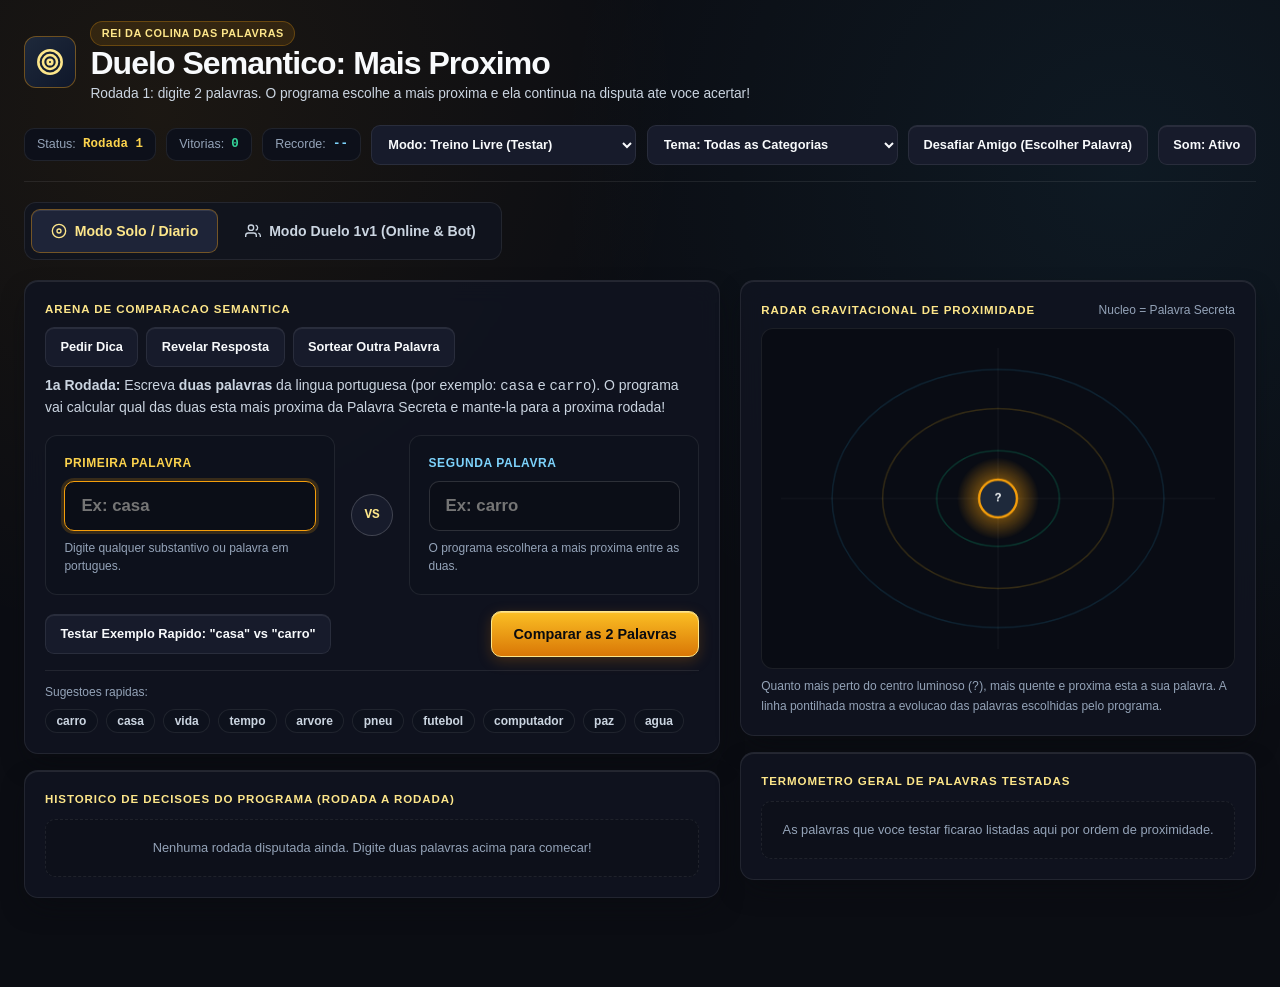
==== commit 42824eb5: "feat: adiciona cronometro de 30s padrao e tempo personalizavel nas salas PvP" ====
--- a/index.html
+++ b/index.html
@@ -290,7 +290,17 @@
               </p>
             </div>
             <div class="flex flex-col gap-2 mt-3">
-              <button type="button" id="btn-duel-create-room" class="btn-primary w-full">
+              <div>
+                <label for="duel-room-time-limit" class="text-xs text-zinc-400">Tempo Limite por Rodada (Sala Criada)</label>
+                <select id="duel-room-time-limit" class="select-control w-full mt-1">
+                  <option value="15">15 segundos (Relampago)</option>
+                  <option value="30" selected>30 segundos (Padrao)</option>
+                  <option value="45">45 segundos</option>
+                  <option value="60">60 segundos (Tatico)</option>
+                  <option value="0">Sem limite de tempo</option>
+                </select>
+              </div>
+              <button type="button" id="btn-duel-create-room" class="btn-primary w-full mt-1">
                 Criar Sala Privada (Gerar Codigo)
               </button>
               <div class="flex gap-2 mt-1">
@@ -331,7 +341,10 @@
               <span id="duel-my-label" class="text-xs font-bold uppercase tracking-wider text-amber-300">Voce</span>
               <strong id="duel-my-score" class="font-mono text-white">0 pts</strong>
             </div>
-            <span id="duel-round-badge" class="tag-pill">Rodada 1</span>
+            <div class="flex flex-col items-center gap-1">
+              <span id="duel-round-badge" class="tag-pill">Rodada 1</span>
+              <span id="duel-turn-timer" class="duel-timer-pill">30s</span>
+            </div>
             <div class="duel-player-banner is-right">
               <span id="duel-opp-label" class="text-xs font-bold uppercase tracking-wider text-sky-300">Adversario</span>
               <strong id="duel-opp-score" class="font-mono text-white">0 pts</strong>
--- a/css/styles.css
+++ b/css/styles.css
@@ -37,6 +37,8 @@
   font-family: "Inter", "Plus Jakarta Sans", -apple-system, BlinkMacSystemFont, "Segoe UI", sans-serif;
   line-height: 1.5;
   -webkit-font-smoothing: antialiased;
+  overflow-x: hidden;
+  -webkit-tap-highlight-color: transparent;
 }
 
 /* Utilitarios Independentes */
@@ -774,5 +776,110 @@
   margin-bottom: 1rem;
 }
 
-
-
+.duel-timer-pill {
+  display: inline-flex;
+  align-items: center;
+  justify-content: center;
+  padding: 0.2rem 0.7rem;
+  font-family: "JetBrains Mono", monospace;
+  font-size: 0.85rem;
+  font-weight: 800;
+  border-radius: 999px;
+  background: rgba(56, 189, 248, 0.14);
+  color: #7DD3FC;
+  border: 1px solid rgba(56, 189, 248, 0.32);
+}
+
+.duel-timer-pill.is-warning {
+  background: rgba(245, 158, 11, 0.16);
+  color: #FDE68A;
+  border-color: rgba(245, 158, 11, 0.45);
+}
+
+.duel-timer-pill.is-danger {
+  background: rgba(239, 68, 68, 0.22);
+  color: #FCA5A5;
+  border-color: rgba(239, 68, 68, 0.55);
+}
+
+/* ==========================================================================
+   OTIMIZACOES DEDICADAS PARA CELULAR (MOBILE FIRST POLISH <= 640px)
+   ========================================================================== */
+@media (max-width: 640px) {
+  .app-shell {
+    padding: 0.85rem 0.75rem 2.25rem;
+  }
+
+  .surface-card {
+    padding: 0.95rem;
+    border-radius: 12px;
+  }
+
+  .stats-strip {
+    width: 100%;
+  }
+
+  .select-control {
+    width: 100%;
+    max-width: 100%;
+    font-size: 16px;
+  }
+
+  .word-input {
+    font-size: 16px; /* Evita zoom automatico no Safari iOS */
+  }
+
+  .main-tabs-bar {
+    display: flex;
+    width: 100%;
+  }
+
+  .main-tab-btn {
+    flex: 1 1 0%;
+    justify-content: center;
+    font-size: 0.8rem;
+    padding: 0.5rem 0.6rem;
+    text-align: center;
+  }
+
+  .duel-slot-card {
+    padding: 0.9rem;
+  }
+
+  .vs-divider-badge {
+    margin: 0 auto;
+  }
+
+  .champion-word-display {
+    font-size: 1.35rem;
+    word-break: break-word;
+  }
+
+  .victory-word-heading {
+    font-size: 1.7rem;
+    word-break: break-word;
+  }
+
+  .duel-scoreboard-bar {
+    gap: 0.5rem;
+    padding: 0.75rem 0.85rem;
+  }
+
+  .history-duel-row {
+    flex-direction: column;
+    align-items: flex-start;
+  }
+
+  .ranking-mini-bar {
+    width: 64px;
+  }
+
+  .duel-room-code-pill {
+    font-size: 1.35rem;
+    padding: 0.5rem 1rem;
+  }
+}
+
+
+
+
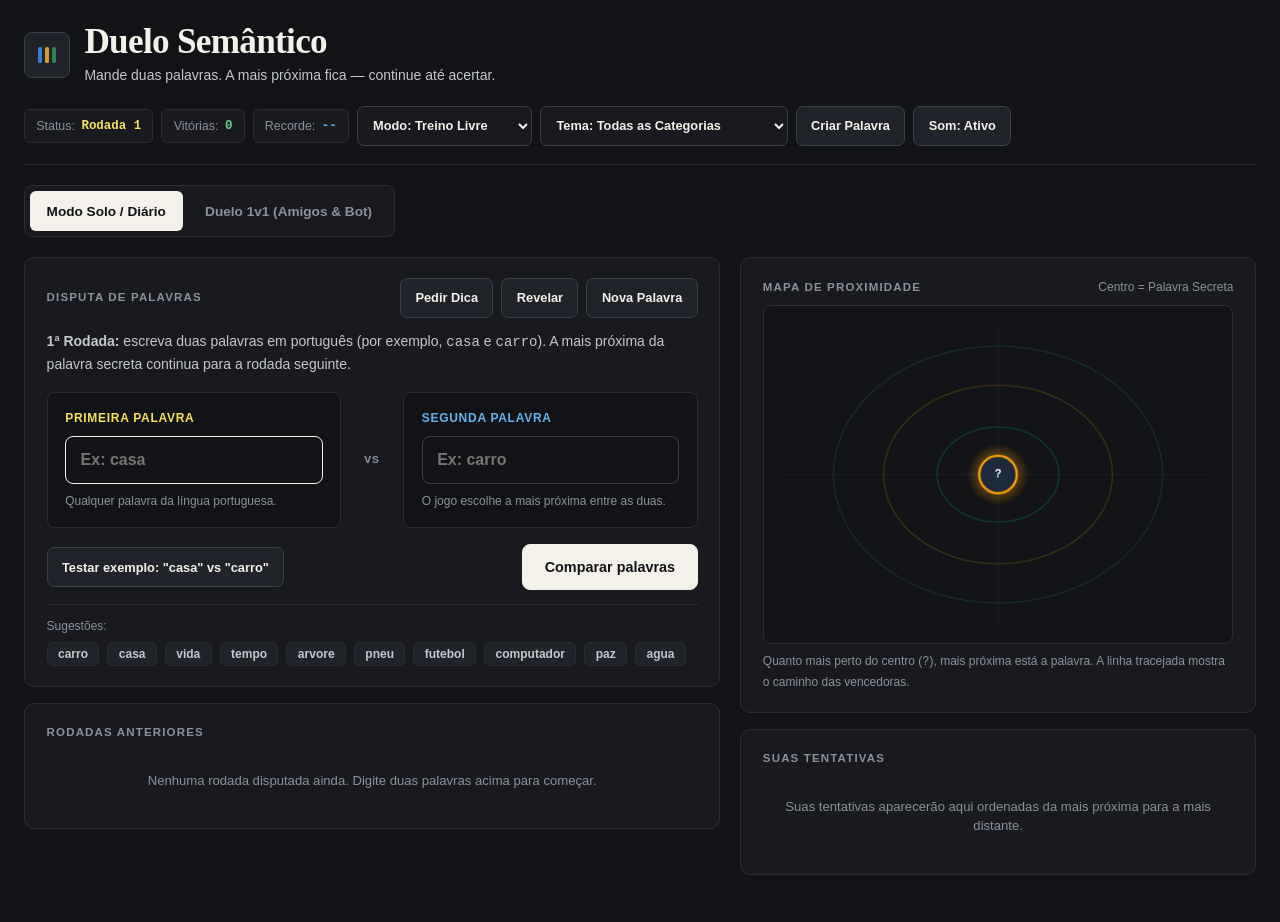
==== commit a91a2227: "design: visual editorial autoral, acentuacao completa e capa Open Graph" ====
--- a/index.html
+++ b/index.html
@@ -3,29 +3,45 @@
 <head>
   <meta charset="UTF-8" />
   <meta name="viewport" content="width=device-width, initial-scale=1.0" />
-  <title>Duelo Semantico: Mais Proximo | Jogo de Palavras em Portugues</title>
-  <meta name="description" content="Jogo de adivinhacao semantica onde duas palavras disputam qual esta mais proxima da palavra secreta, e a vencedora permanece para a proxima rodada." />
+  <title>Duelo Semântico — Adivinhe a Palavra Mais Próxima</title>
+  <meta name="description" content="Jogo brasileiro de palavras em português: mande duas palavras, a mais próxima fica no trono e você continua disputando até acertar." />
+  <meta name="theme-color" content="#121316" />
+
+  <!-- Preview Bonito ao Compartilhar no WhatsApp, Discord e Telegram -->
+  <meta property="og:type" content="website" />
+  <meta property="og:locale" content="pt_BR" />
+  <meta property="og:site_name" content="Duelo Semântico" />
+  <meta property="og:title" content="Duelo Semântico — Adivinhe a Palavra Mais Próxima" />
+  <meta property="og:description" content="Mande duas palavras. A mais próxima fica no trono — continue jogando solo, na Palavra do Dia ou em Duelo 1v1 com amigos até acertar!" />
+  <meta property="og:image" content="assets/og-cover.jpg" />
+  <meta property="og:image:width" content="1200" />
+  <meta property="og:image:height" content="630" />
+  <meta name="twitter:card" content="summary_large_image" />
+  <meta name="twitter:title" content="Duelo Semântico — Adivinhe a Palavra Mais Próxima" />
+  <meta name="twitter:description" content="Mande duas palavras. A mais próxima fica no trono até você acertar. Jogue solo ou em Duelo 1v1 ao vivo!" />
+  <meta name="twitter:image" content="assets/og-cover.jpg" />
+
+  <link rel="icon" type="image/svg+xml" href="assets/favicon.svg" />
   <link rel="stylesheet" href="css/styles.css" />
 </head>
 <body class="app-shell">
 
   <div class="main-container">
     <!-- ======================================================================
-         CABECALHO & CONTROLES DE PARTIDA
+         CABEÇALHO EDITORIAL & CONTROLES
          ====================================================================== -->
     <header class="top-header">
       <div class="brand-lockup">
         <div class="brand-icon-box" aria-hidden="true">
-          <svg width="28" height="28" viewBox="0 0 24 24" fill="none" stroke="currentColor" stroke-width="2.2" stroke-linecap="round" stroke-linejoin="round">
-            <circle cx="12" cy="12" r="10"></circle>
-            <circle cx="12" cy="12" r="6"></circle>
-            <circle cx="12" cy="12" r="2"></circle>
+          <svg width="24" height="24" viewBox="0 0 24 24" fill="none">
+            <rect x="3" y="4" width="4" height="16" rx="1.5" fill="#3182CE" />
+            <rect x="10" y="4" width="4" height="16" rx="1.5" fill="#D69E2E" />
+            <rect x="17" y="4" width="4" height="16" rx="1.5" fill="#2F855A" />
           </svg>
         </div>
         <div>
-          <span class="tag-pill">Rei da Colina das Palavras</span>
-          <h1 class="brand-title">Duelo Semantico: Mais Proximo</h1>
-          <p class="brand-subtitle">Rodada 1: digite 2 palavras. O programa escolhe a mais proxima e ela continua na disputa ate voce acertar!</p>
+          <h1 class="brand-title">Duelo Semântico</h1>
+          <p class="brand-subtitle">Mande duas palavras. A mais próxima fica — continue até acertar.</p>
         </div>
       </div>
 
@@ -35,7 +51,7 @@
           <strong id="stat-current-round" class="font-mono text-amber-300">Rodada 1</strong>
         </div>
         <div class="stat-chip">
-          <span class="text-zinc-400">Vitorias:</span>
+          <span class="text-zinc-400">Vitórias:</span>
           <strong id="stat-games-won" class="font-mono text-emerald-400">0</strong>
         </div>
         <div class="stat-chip">
@@ -45,29 +61,29 @@
 
         <label for="select-game-mode" class="hidden">Modo de Jogo</label>
         <select id="select-game-mode" class="select-control" aria-label="Modo de Jogo">
-          <option value="practice">Modo: Treino Livre (Testar)</option>
-          <option value="daily">Modo: Palavra do Dia (Estilo Termo)</option>
+          <option value="practice">Modo: Treino Livre</option>
+          <option value="daily">Modo: Palavra do Dia</option>
         </select>
 
         <label for="select-category-filter" class="hidden">Filtrar Tema</label>
         <select id="select-category-filter" class="select-control" aria-label="Escolher Tema da Palavra Secreta">
           <option value="all">Tema: Todas as Categorias</option>
-          <option value="transporte_rodas">Tema: Veiculos & Rodovia</option>
-          <option value="moradia_casa">Tema: Casa & Construcao</option>
-          <option value="vida_filosofia_emocao">Tema: Vida, Mente & Sentimentos</option>
-          <option value="alimentacao_bebida">Tema: Comidas & Bebidas</option>
-          <option value="natureza_clima">Tema: Natureza & Clima</option>
-          <option value="animais_fauna">Tema: Animais & Fauna</option>
-          <option value="corpo_saude">Tema: Corpo Humano & Saude</option>
-          <option value="tecnologia_ciencias">Tema: Tecnologia & Ciencia</option>
-          <option value="esporte_musica_lazer">Tema: Esportes, Musica & Lazer</option>
-          <option value="vestuario_moda">Tema: Vestuario & Acessorios</option>
-          <option value="sociedade_cidade">Tema: Cidade & Profissoes</option>
-          <option value="tempo_espaco">Tema: Tempo & Universo</option>
+          <option value="transporte_rodas">Tema: Veículos e Rodovia</option>
+          <option value="moradia_casa">Tema: Casa e Construção</option>
+          <option value="vida_filosofia_emocao">Tema: Vida, Mente e Sentimentos</option>
+          <option value="alimentacao_bebida">Tema: Comidas e Bebidas</option>
+          <option value="natureza_clima">Tema: Natureza e Clima</option>
+          <option value="animais_fauna">Tema: Animais e Fauna</option>
+          <option value="corpo_saude">Tema: Corpo Humano e Saúde</option>
+          <option value="tecnologia_ciencias">Tema: Tecnologia e Ciência</option>
+          <option value="esporte_musica_lazer">Tema: Esportes, Música e Lazer</option>
+          <option value="vestuario_moda">Tema: Vestuário e Acessórios</option>
+          <option value="sociedade_cidade">Tema: Cidade e Profissões</option>
+          <option value="tempo_espaco">Tema: Tempo e Universo</option>
         </select>
 
         <button type="button" id="btn-open-custom-modal" class="btn-secondary">
-          Desafiar Amigo (Escolher Palavra)
+          Criar Palavra
         </button>
         <button type="button" id="btn-toggle-sound" class="btn-secondary">
           Som: Ativo
@@ -75,236 +91,220 @@
       </div>
     </header>
 
-    <!-- NAVEGACAO PRINCIPAL ENTRE MODOS DE JOGO -->
+    <!-- NAVEGAÇÃO ENTRE MODOS -->
     <nav class="main-tabs-bar" aria-label="Modos de Jogo">
       <button type="button" data-main-tab="solo" class="main-tab-btn is-active">
-        <svg width="16" height="16" viewBox="0 0 24 24" fill="none" stroke="currentColor" stroke-width="2"><circle cx="12" cy="12" r="10"></circle><circle cx="12" cy="12" r="3"></circle></svg>
-        <span>Modo Solo / Diario</span>
+        <span>Modo Solo / Diário</span>
       </button>
       <button type="button" data-main-tab="duel" class="main-tab-btn">
-        <svg width="16" height="16" viewBox="0 0 24 24" fill="none" stroke="currentColor" stroke-width="2"><path d="M17 21v-2a4 4 0 0 0-4-4H5a4 4 0 0 0-4 4v2"></path><circle cx="9" cy="7" r="4"></circle><path d="M23 21v-2a4 4 0 0 0-3-3.87"></path><path d="M16 3.13a4 4 0 0 1 0 7.75"></path></svg>
-        <span>Modo Duelo 1v1 (Online &amp; Bot)</span>
+        <span>Duelo 1v1 (Amigos &amp; Bot)</span>
       </button>
     </nav>
 
     <!-- ======================================================================
-         ABA 1: MODO SOLO / DIARIO (MECANICA ORIGINAL)
+         ABA 1: MODO SOLO / DIÁRIO
          ====================================================================== -->
     <div id="tab-solo-view">
-    <main class="workspace-split">
-
-      <!-- COLUNA ESQUERDA: ARENA DE DUELO DE PALAVRAS -->
-      <section class="flex-col gap-4">
-        <div class="surface-card">
-          <div class="flex flex-wrap justify-between items-center gap-2 mb-2">
-            <h2 class="section-label" style="margin-bottom:0">Arena de Comparacao Semantica</h2>
-            <div class="flex flex-wrap gap-2">
-              <button type="button" id="btn-get-hint" class="btn-secondary">Pedir Dica</button>
-              <button type="button" id="btn-reveal-secret" class="btn-secondary">Revelar Resposta</button>
-              <button type="button" id="btn-new-secret" class="btn-secondary">Sortear Outra Palavra</button>
-            </div>
-          </div>
-
-          <!-- PAINEL DA RODADA 1: JOGADOR ESCREVE 2 PALAVRAS -->
-          <div id="panel-round-1">
-            <p class="text-sm text-zinc-300 mb-3">
-              <strong>1a Rodada:</strong> Escreva <strong>duas palavras</strong> da lingua portuguesa (por exemplo: <code>casa</code> e <code>carro</code>). O programa vai calcular qual das duas esta mais proxima da Palavra Secreta e mante-la para a proxima rodada!
-            </p>
-
-            <form id="form-round-1">
-              <div class="duel-arena-grid">
-                <div class="duel-slot-card">
-                  <label for="input-round1-word1" class="text-xs font-bold uppercase tracking-wider text-amber-300">Primeira Palavra</label>
-                  <input id="input-round1-word1" type="text" class="word-input mt-2" placeholder="Ex: casa" autocomplete="off" />
-                  <span class="text-xs text-zinc-400 mt-2">Digite qualquer substantivo ou palavra em portugues.</span>
+      <main class="workspace-split">
+
+        <!-- COLUNA ESQUERDA: ÁREA DE JOGO -->
+        <section class="flex-col gap-4">
+          <div class="surface-card">
+            <div class="flex flex-wrap justify-between items-center gap-2 mb-3">
+              <h2 class="section-label" style="margin-bottom:0">Disputa de Palavras</h2>
+              <div class="flex flex-wrap gap-2">
+                <button type="button" id="btn-get-hint" class="btn-secondary">Pedir Dica</button>
+                <button type="button" id="btn-reveal-secret" class="btn-secondary">Revelar</button>
+                <button type="button" id="btn-new-secret" class="btn-secondary">Nova Palavra</button>
+              </div>
+            </div>
+
+            <!-- 1ª RODADA: DUAS PALAVRAS -->
+            <div id="panel-round-1">
+              <p class="text-sm text-zinc-300 mb-3">
+                <strong>1ª Rodada:</strong> escreva duas palavras em português (por exemplo, <code>casa</code> e <code>carro</code>). A mais próxima da palavra secreta continua para a rodada seguinte.
+              </p>
+
+              <form id="form-round-1">
+                <div class="duel-arena-grid">
+                  <div class="duel-slot-card">
+                    <label for="input-round1-word1" class="text-xs font-bold uppercase tracking-wider text-amber-300">Primeira palavra</label>
+                    <input id="input-round1-word1" type="text" class="word-input mt-2" placeholder="Ex: casa" autocomplete="off" />
+                    <span class="text-xs text-zinc-400 mt-2">Qualquer palavra da língua portuguesa.</span>
+                  </div>
+
+                  <div class="vs-divider-badge">VS</div>
+
+                  <div class="duel-slot-card">
+                    <label for="input-round1-word2" class="text-xs font-bold uppercase tracking-wider text-sky-300">Segunda palavra</label>
+                    <input id="input-round1-word2" type="text" class="word-input mt-2" placeholder="Ex: carro" autocomplete="off" />
+                    <span class="text-xs text-zinc-400 mt-2">O jogo escolhe a mais próxima entre as duas.</span>
+                  </div>
                 </div>
 
-                <div class="vs-divider-badge">VS</div>
-
-                <div class="duel-slot-card">
-                  <label for="input-round1-word2" class="text-xs font-bold uppercase tracking-wider text-sky-300">Segunda Palavra</label>
-                  <input id="input-round1-word2" type="text" class="word-input mt-2" placeholder="Ex: carro" autocomplete="off" />
-                  <span class="text-xs text-zinc-400 mt-2">O programa escolhera a mais proxima entre as duas.</span>
+                <div class="flex flex-wrap justify-between items-center gap-3 mt-3">
+                  <button type="button" id="btn-fill-example" class="btn-secondary">
+                    Testar exemplo: "casa" vs "carro"
+                  </button>
+                  <button type="submit" id="btn-submit-round1" class="btn-primary">
+                    <span>Comparar palavras</span>
+                  </button>
                 </div>
-              </div>
-
-              <div class="flex flex-wrap justify-between items-center gap-3 mt-3">
-                <button type="button" id="btn-fill-example" class="btn-secondary">
-                  Testar Exemplo Rapido: "casa" vs "carro"
-                </button>
-                <button type="submit" id="btn-submit-round1" class="btn-primary">
-                  <span>Comparar as 2 Palavras</span>
-                </button>
-              </div>
-            </form>
-          </div>
-
-          <!-- PAINEL DAS RODADAS 2+: PALAVRA CAMPEA MANTIDA VS 1 NOVA PALAVRA -->
-          <div id="panel-round-next" class="hidden">
-            <p class="text-sm text-zinc-300 mb-3">
-              <strong>Rodada em Andamento:</strong> A palavra escolhida pelo programa permaneceu no trono a esquerda. Agora digite <strong>mais uma palavra</strong> a direita (ex: <code>pinel</code> / <code>pneu</code>, <code>roda</code>, <code>motor</code>...) para ver qual fica mais proxima!
-            </p>
-
-            <form id="form-round-next">
-              <div class="duel-arena-grid">
-                <!-- Lado Esquerdo: Palavra Mais Proxima Atual (Fixa Automaticamente) -->
-                <div class="duel-slot-card is-champion-slot">
-                  <div>
-                    <div class="flex justify-between items-center">
-                      <span class="text-xs font-bold uppercase tracking-wider text-amber-300">Mais Proxima Atual (Escolhida)</span>
-                      <span id="champ-word-tier" class="temp-badge tier-hot">Quente</span>
+              </form>
+            </div>
+
+            <!-- RODADAS 2+: PALAVRA NO TRONO VS NOVA TENTATIVA -->
+            <div id="panel-round-next" class="hidden">
+              <p class="text-sm text-zinc-300 mb-3">
+                A palavra mais próxima até agora permanece à esquerda. Digite <strong>mais uma palavra</strong> à direita para tentar superá-la.
+              </p>
+
+              <form id="form-round-next">
+                <div class="duel-arena-grid">
+                  <div class="duel-slot-card is-champion-slot">
+                    <div>
+                      <div class="flex justify-between items-center">
+                        <span class="text-xs font-bold uppercase tracking-wider text-amber-300">Mais próxima atual</span>
+                        <span id="champ-word-tier" class="temp-badge tier-hot">Quente</span>
+                      </div>
+                      <div id="champ-word-title" class="champion-word-display">CARRO</div>
+                      <p id="champ-word-correction" class="text-xs text-sky-300 hidden"></p>
                     </div>
-                    <div id="champ-word-title" class="champion-word-display">CARRO</div>
-                    <p id="champ-word-correction" class="text-xs text-sky-300 hidden"></p>
-                  </div>
-
-                  <div class="mt-2">
-                    <div class="flex justify-between items-center text-xs mb-2">
-                      <span id="champ-word-meta" class="text-zinc-300">Mesmo contexto</span>
-                      <strong id="champ-word-score" class="font-mono text-amber-300">74.0%</strong>
-                    </div>
-                    <div class="meter-track">
-                      <div id="champ-word-bar" class="meter-fill fill-hot" style="width: 74%"></div>
+
+                    <div class="mt-2">
+                      <div class="flex justify-between items-center text-xs mb-2">
+                        <span id="champ-word-meta" class="text-zinc-300">Mesmo contexto</span>
+                        <strong id="champ-word-score" class="font-mono text-amber-300">74.0%</strong>
+                      </div>
+                      <div class="meter-track">
+                        <div id="champ-word-bar" class="meter-fill fill-hot" style="width: 74%"></div>
+                      </div>
                     </div>
                   </div>
+
+                  <div class="vs-divider-badge">VS</div>
+
+                  <div class="duel-slot-card is-challenger-slot">
+                    <div>
+                      <label for="input-next-challenger" class="text-xs font-bold uppercase tracking-wider text-sky-300">Nova palavra</label>
+                      <input id="input-next-challenger" type="text" class="word-input mt-2" placeholder="Ex: pneu, roda, motor..." autocomplete="off" />
+                      <p class="text-xs text-zinc-400 mt-2">
+                        Se chegar mais perto da secreta, assume o lugar da atual.
+                      </p>
+                    </div>
+
+                    <button type="submit" id="btn-submit-round-next" class="btn-primary w-full mt-3">
+                      Enviar tentativa
+                    </button>
+                  </div>
                 </div>
-
-                <div class="vs-divider-badge">VS</div>
-
-                <!-- Lado Direito: Entrada da Nova Palavra Desafiante -->
-                <div class="duel-slot-card is-challenger-slot">
-                  <div>
-                    <label for="input-next-challenger" class="text-xs font-bold uppercase tracking-wider text-sky-300">Escreva Mais Uma Palavra</label>
-                    <input id="input-next-challenger" type="text" class="word-input mt-2" placeholder="Ex: pinel (pneu), roda..." autocomplete="off" />
-                    <p class="text-xs text-zinc-400 mt-2">
-                      Se esta nova palavra for mais proxima da secreta, ela assume o lugar da atual!
-                    </p>
-                  </div>
-
-                  <button type="submit" id="btn-submit-round-next" class="btn-primary w-full mt-3">
-                    Comparar com a Campea Atual
-                  </button>
-                </div>
-              </div>
-            </form>
-          </div>
-
-          <!-- Sugestoes Rapidas Clicaveis (Preenchem o campo vazio com 1 clique) -->
-          <div class="suggestions-bar">
-            <span class="text-xs text-zinc-400">Sugestoes rapidas:</span>
-            <div id="quick-suggestions-cluster" class="flex flex-wrap gap-2"></div>
-          </div>
-
-          <!-- Caixa de Alerta Inline -->
-          <div id="inline-alert-box" class="alert-box hidden" role="alert"></div>
-
-          <!-- Caixa de Dicas Progressivas -->
-          <div id="hint-display-box" class="hint-box hidden"></div>
-
-          <!-- Banner de Celebracao quando Acerta 100% -->
-          <div id="victory-banner" class="hidden"></div>
-
-          <!-- Veredito Detalhado do Ultimo Duelo -->
-          <div id="duel-verdict-banner" class="verdict-banner hidden"></div>
-        </div>
-
-        <!-- HISTORICO PASSO A PASSO DAS RODADAS -->
-        <div class="surface-card">
-          <h3 class="section-label">Historico de Decisoes do Programa (Rodada a Rodada)</h3>
-          <div id="duel-history-list"></div>
-        </div>
-      </section>
-
-      <!-- COLUNA DIREITA: RADAR GRAVITACIONAL 2D & RANKING DE PROXIMIDADE -->
-      <aside class="flex-col gap-4">
-        <div class="surface-card">
-          <div class="flex justify-between items-center mb-2">
-            <h3 class="section-label" style="margin-bottom:0">Radar Gravitacional de Proximidade</h3>
-            <span class="text-xs text-zinc-400">Nucleo = Palavra Secreta</span>
-          </div>
-          <div class="radar-canvas-box">
-            <canvas id="semantic-radar-canvas" width="500" height="360"></canvas>
-          </div>
-          <p class="text-xs text-zinc-400 mt-2">
-            Quanto mais perto do centro luminoso (<code>?</code>), mais quente e proxima esta a sua palavra. A linha pontilhada mostra a evolucao das palavras escolhidas pelo programa.
-          </p>
-        </div>
-
-        <div class="surface-card">
-          <h3 class="section-label">Termometro Geral de Palavras Testadas</h3>
-          <div id="tested-words-ranking"></div>
-        </div>
-      </aside>
-
-    </main>
+              </form>
+            </div>
+
+            <!-- Sugestões Rápidas -->
+            <div class="suggestions-bar">
+              <span class="text-xs text-zinc-400">Sugestões:</span>
+              <div id="quick-suggestions-cluster" class="flex flex-wrap gap-2"></div>
+            </div>
+
+            <div id="inline-alert-box" class="alert-box hidden" role="alert"></div>
+            <div id="hint-display-box" class="hint-box hidden"></div>
+            <div id="victory-banner" class="hidden"></div>
+            <div id="duel-verdict-banner" class="verdict-banner hidden"></div>
+          </div>
+
+          <div class="surface-card">
+            <h3 class="section-label">Rodadas Anteriores</h3>
+            <div id="duel-history-list"></div>
+          </div>
+        </section>
+
+        <!-- COLUNA DIREITA: MAPA & RANKING -->
+        <aside class="flex-col gap-4">
+          <div class="surface-card">
+            <div class="flex justify-between items-center mb-2">
+              <h3 class="section-label" style="margin-bottom:0">Mapa de Proximidade</h3>
+              <span class="text-xs text-zinc-400">Centro = Palavra Secreta</span>
+            </div>
+            <div class="radar-canvas-box">
+              <canvas id="semantic-radar-canvas" width="500" height="360"></canvas>
+            </div>
+            <p class="text-xs text-zinc-400 mt-2">
+              Quanto mais perto do centro (<code>?</code>), mais próxima está a palavra. A linha tracejada mostra o caminho das vencedoras.
+            </p>
+          </div>
+
+          <div class="surface-card">
+            <h3 class="section-label">Suas Tentativas</h3>
+            <div id="tested-words-ranking"></div>
+          </div>
+        </aside>
+
+      </main>
     </div>
 
     <!-- ======================================================================
-         ABA 2: MODO DUELO 1v1 ONLINE (P2P SEM SERVIDOR + BOT AUTOMATICO)
+         ABA 2: DUELO 1v1 (AMIGOS POR LINK OU BOT)
          ====================================================================== -->
-    <section id="tab-duel-view" class="hidden" aria-label="Modo Duelo 1v1 Online">
-
-      <!-- FASE 1: LOBBY DE DUELO -->
+    <section id="tab-duel-view" class="hidden" aria-label="Modo Duelo 1v1">
+
+      <!-- LOBBY -->
       <div id="duel-phase-lobby" class="surface-card">
         <div class="flex flex-wrap justify-between items-center gap-3">
           <div>
-            <span class="tag-pill">P2P Direto no Navegador (Sem Servidor)</span>
-            <h2 class="text-lg font-bold text-white mt-1">Arena Duelo 1v1: Um Lado Contra o Outro</h2>
+            <span class="editorial-kicker">Disputa Direta 1 contra 1</span>
+            <h2 class="text-lg font-bold text-white mt-1">Duelo em Tempo Real</h2>
             <p class="text-xs text-zinc-300 mt-1">
-              O computador de quem cria a sala vira o servidor da partida. Cada lado envia uma palavra por rodada para tentar tomar o Trono e acertar 100% primeiro!
+              Cada jogador manda uma palavra por rodada. A mais próxima fica no trono e quem cravar 100% primeiro vence.
             </p>
           </div>
           <div style="min-width: 220px;">
-            <label for="duel-player-name" class="text-xs text-zinc-400">Seu Apelido no Duelo</label>
-            <input id="duel-player-name" type="text" class="word-input mt-1" value="Guilherme" maxlength="18" placeholder="Seu nome..." />
+            <label for="duel-player-name" class="text-xs text-zinc-400">Seu nome na sala</label>
+            <input id="duel-player-name" type="text" class="word-input mt-1" value="Guilherme" maxlength="18" placeholder="Seu apelido..." />
           </div>
         </div>
 
         <div class="duel-lobby-grid">
-          <!-- Opcao A: Fila Rapida + Bot Automatico -->
           <div class="duel-slot-card is-champion-slot">
             <div>
-              <span class="tag-pill">Matchmaking Rapido</span>
-              <h3 class="text-white font-bold mt-2">Buscar Partida Online</h3>
-              <p class="text-xs text-zinc-300 mt-1">
-                Procura outro jogador online na fila. Se ninguem aparecer em <strong>10 segundos</strong>, o <strong>Bot Estrategista</strong> entra automaticamente contra voce!
+              <h3 class="text-white font-bold">Partida Rápida (30s por rodada)</h3>
+              <p class="text-xs text-zinc-300 mt-2">
+                Procura outro jogador disponível na fila. Se ninguém aparecer em 10 segundos, entra o Bot Estrategista contra você.
               </p>
             </div>
             <div class="flex flex-wrap gap-2 mt-4">
               <button type="button" id="btn-duel-quick-match" class="btn-primary flex-1">
-                Buscar Partida (10s ou Bot)
+                Buscar partida (10s ou Bot)
               </button>
               <button type="button" id="btn-duel-force-bot" class="btn-secondary">
-                Jogar vs Bot Agora
+                Jogar vs Bot
               </button>
             </div>
           </div>
 
-          <!-- Opcao B: Sala Privada com Amigo (Codigo / Link) -->
           <div class="duel-slot-card is-challenger-slot">
             <div>
-              <span class="tag-pill">Sala Privada com Amigo</span>
-              <h3 class="text-white font-bold mt-2">Criar ou Entrar com Codigo</h3>
-              <p class="text-xs text-zinc-300 mt-1">
-                Crie uma sala e mande o link no WhatsApp para seu amigo, ou cole o codigo da sala dele abaixo.
+              <h3 class="text-white font-bold">Sala Privada com Amigo</h3>
+              <p class="text-xs text-zinc-300 mt-2">
+                Escolha o tempo de resposta, crie uma sala e mande o convite pronto no WhatsApp para seu amigo entrar direto.
               </p>
             </div>
             <div class="flex flex-col gap-2 mt-3">
               <div>
-                <label for="duel-room-time-limit" class="text-xs text-zinc-400">Tempo Limite por Rodada (Sala Criada)</label>
+                <label for="duel-room-time-limit" class="text-xs text-zinc-400">Tempo limite por rodada</label>
                 <select id="duel-room-time-limit" class="select-control w-full mt-1">
-                  <option value="15">15 segundos (Relampago)</option>
-                  <option value="30" selected>30 segundos (Padrao)</option>
+                  <option value="15">15 segundos (Relâmpago)</option>
+                  <option value="30" selected>30 segundos (Padrão)</option>
                   <option value="45">45 segundos</option>
-                  <option value="60">60 segundos (Tatico)</option>
+                  <option value="60">60 segundos (Tático)</option>
                   <option value="0">Sem limite de tempo</option>
                 </select>
               </div>
               <button type="button" id="btn-duel-create-room" class="btn-primary w-full mt-1">
-                Criar Sala Privada (Gerar Codigo)
+                Criar sala privada
               </button>
               <div class="flex gap-2 mt-1">
-                <input id="duel-join-code" type="text" class="word-input" placeholder="Codigo ex: AET-4821" autocomplete="off" />
+                <input id="duel-join-code" type="text" class="word-input" placeholder="Código ex: AET-4821" autocomplete="off" />
                 <button type="button" id="btn-duel-join-room" class="btn-secondary">Entrar</button>
               </div>
             </div>
@@ -312,66 +312,63 @@
         </div>
       </div>
 
-      <!-- FASE 2: AGUARDANDO OPONENTE / PROCURANDO PARTIDA -->
+      <!-- ESPERA / BUSCA -->
       <div id="duel-phase-searching" class="surface-card hidden" style="text-align: center; padding: 2rem 1.25rem;">
-        <span class="tag-pill">Conexao P2P Ativa</span>
-        <h3 id="duel-wait-title" class="text-lg font-bold text-white mt-2">Procurando Oponente Online...</h3>
+        <span class="editorial-kicker">Sala Conectada</span>
+        <h3 id="duel-wait-title" class="text-lg font-bold text-white mt-2">Procurando oponente...</h3>
         <p id="duel-wait-desc" class="text-sm text-zinc-300 mt-2"></p>
 
         <div id="duel-room-code-display" class="duel-room-code-pill hidden">AET-0000</div>
 
         <div class="flex flex-wrap justify-center gap-3 mt-4">
-          <button type="button" id="btn-duel-copy-link" class="btn-primary hidden">Copiar Link da Sala</button>
+          <button type="button" id="btn-duel-copy-link" class="btn-primary hidden">Copiar Convite para Amigos</button>
           <button type="button" id="btn-duel-wait-bot" class="btn-secondary">Enfrentar Bot Agora</button>
           <button type="button" id="btn-duel-cancel-wait" class="btn-secondary">Cancelar</button>
         </div>
       </div>
 
-      <!-- FASE 3: ARENA 1v1 ATIVA -->
+      <!-- ARENA 1v1 -->
       <div id="duel-phase-arena" class="hidden">
         <div class="surface-card">
           <div class="flex flex-wrap justify-between items-center gap-2 mb-3">
-            <h3 class="section-label" style="margin-bottom:0">Duelo em Tempo Real — Quem Acerta Primeiro Vence</h3>
-            <button type="button" id="btn-duel-leave-arena" class="btn-secondary">Sair da Sala</button>
-          </div>
-
-          <!-- Placar dos 2 Lados -->
+            <h3 class="section-label" style="margin-bottom:0">Duelo 1v1 — Quem acertar primeiro vence</h3>
+            <button type="button" id="btn-duel-leave-arena" class="btn-secondary">Sair da sala</button>
+          </div>
+
           <div class="duel-scoreboard-bar">
             <div class="duel-player-banner">
-              <span id="duel-my-label" class="text-xs font-bold uppercase tracking-wider text-amber-300">Voce</span>
+              <span id="duel-my-label" class="text-xs font-bold uppercase tracking-wider text-amber-300">Você</span>
               <strong id="duel-my-score" class="font-mono text-white">0 pts</strong>
             </div>
             <div class="flex flex-col items-center gap-1">
-              <span id="duel-round-badge" class="tag-pill">Rodada 1</span>
+              <span id="duel-round-badge" class="editorial-kicker">Rodada 1</span>
               <span id="duel-turn-timer" class="duel-timer-pill">30s</span>
             </div>
             <div class="duel-player-banner is-right">
-              <span id="duel-opp-label" class="text-xs font-bold uppercase tracking-wider text-sky-300">Adversario</span>
+              <span id="duel-opp-label" class="text-xs font-bold uppercase tracking-wider text-sky-300">Adversário</span>
               <strong id="duel-opp-score" class="font-mono text-white">0 pts</strong>
             </div>
           </div>
 
-          <!-- Trono Central (Palavra Mais Proxima Atual) -->
           <div id="duel-throne-card" class="duel-throne-panel"></div>
 
-          <!-- Lado Esquerdo (Voce) VS Lado Direito (Adversario/Bot) -->
           <form id="form-duel-turn">
             <div class="duel-arena-grid">
               <div class="duel-slot-card is-champion-slot">
                 <div>
-                  <label for="duel-my-word-input" class="text-xs font-bold uppercase tracking-wider text-amber-300">Seu Lado: Digite 1 Palavra</label>
+                  <label for="duel-my-word-input" class="text-xs font-bold uppercase tracking-wider text-amber-300">Seu lado: digite 1 palavra</label>
                   <input id="duel-my-word-input" type="text" class="word-input mt-2" placeholder="Sua palavra da rodada..." autocomplete="off" />
                   <p id="duel-my-status" class="text-xs text-zinc-300 mt-2">Sua vez: digite uma palavra.</p>
                 </div>
                 <button type="submit" id="btn-duel-send-word" class="btn-primary w-full mt-3">
-                  Enviar Jogada
+                  Enviar jogada
                 </button>
               </div>
 
               <div class="vs-divider-badge">VS</div>
 
               <div class="duel-slot-card is-challenger-slot" style="justify-content: center; text-align: center;">
-                <span class="text-xs font-bold uppercase tracking-wider text-sky-300">Lado do Adversario</span>
+                <span class="text-xs font-bold uppercase tracking-wider text-sky-300">Lado do adversário</span>
                 <p id="duel-opp-status" class="text-xs text-zinc-400 mt-3">Aguardando jogada do oponente...</p>
               </div>
             </div>
@@ -382,7 +379,7 @@
         </div>
 
         <div class="surface-card mt-4">
-          <h3 class="section-label">Historico do Duelo 1v1</h3>
+          <h3 class="section-label">Histórico do Duelo</h3>
           <div id="duel-pvp-history"></div>
         </div>
       </div>
@@ -390,61 +387,58 @@
     </section>
   </div>
 
-  <!-- ========================================================================
-       MODAL: MODO 2 JOGADORES / DEFINIR PALAVRA SECRETA PERSONALIZADA
-       ======================================================================== -->
+  <!-- MODAL: CRIAR PALAVRA SECRETA -->
   <div id="modal-custom-word" class="modal-backdrop hidden" role="dialog" aria-modal="true" aria-labelledby="modal-custom-title">
     <div class="modal-box">
       <div class="flex justify-between items-center mb-3">
-        <h3 id="modal-custom-title" class="section-label" style="margin-bottom:0">Desafiar Amigo / Criar Palavra Secreta</h3>
+        <h3 id="modal-custom-title" class="section-label" style="margin-bottom:0">Criar Palavra Secreta</h3>
         <button type="button" id="btn-close-custom-modal" class="btn-secondary">Fechar</button>
       </div>
       <p class="text-xs text-zinc-300 mb-3">
-        Defina qual sera a Palavra Secreta desta partida para outra pessoa adivinhar (ou adicione uma palavra nova ao dicionario do jogo).
+        Defina uma palavra secreta oculta para outra pessoa tentar descobrir aqui no computador ou celular.
       </p>
 
       <form id="form-custom-word" class="flex-col gap-3">
         <div>
-          <label for="input-custom-secret" class="text-xs text-zinc-400">Palavra Secreta (ficara oculta na partida)</label>
+          <label for="input-custom-secret" class="text-xs text-zinc-400">Palavra secreta (fica oculta)</label>
           <input id="input-custom-secret" type="password" class="word-input mt-1" placeholder="Digite a palavra secreta..." required />
         </div>
 
         <div>
-          <label for="select-custom-cluster" class="text-xs text-zinc-400">Tema Principal da Palavra</label>
+          <label for="select-custom-cluster" class="text-xs text-zinc-400">Tema da palavra</label>
           <select id="select-custom-cluster" class="select-control w-full mt-1">
-            <option value="transporte_rodas">Veiculos, Carros & Rodovia</option>
-            <option value="moradia_casa">Casa, Moveis & Construcao</option>
-            <option value="vida_filosofia_emocao">Vida, Mente & Sentimentos</option>
-            <option value="alimentacao_bebida">Alimentos, Culinaria & Bebidas</option>
-            <option value="natureza_clima">Natureza, Praias & Clima</option>
-            <option value="animais_fauna">Animais & Fauna</option>
-            <option value="corpo_saude">Corpo Humano & Saude</option>
-            <option value="tecnologia_ciencias">Tecnologia, Computacao & Escola</option>
-            <option value="esporte_musica_lazer">Esportes, Futebol & Musica</option>
-            <option value="vestuario_moda">Vestuario & Acessorios</option>
-            <option value="sociedade_cidade">Cidade, Dinheiro & Profissoes</option>
-            <option value="tempo_espaco">Tempo, Estacoes & Universo</option>
+            <option value="transporte_rodas">Veículos, Carros e Rodovia</option>
+            <option value="moradia_casa">Casa, Móveis e Construção</option>
+            <option value="vida_filosofia_emocao">Vida, Mente e Sentimentos</option>
+            <option value="alimentacao_bebida">Alimentos, Culinária e Bebidas</option>
+            <option value="natureza_clima">Natureza, Praias e Clima</option>
+            <option value="animais_fauna">Animais e Fauna</option>
+            <option value="corpo_saude">Corpo Humano e Saúde</option>
+            <option value="tecnologia_ciencias">Tecnologia, Computação e Escola</option>
+            <option value="esporte_musica_lazer">Esportes, Futebol e Música</option>
+            <option value="vestuario_moda">Vestuário e Acessórios</option>
+            <option value="sociedade_cidade">Cidade, Dinheiro e Profissões</option>
+            <option value="tempo_espaco">Tempo, Estações e Universo</option>
           </select>
         </div>
 
         <div>
-          <label for="input-custom-links" class="text-xs text-zinc-400">Palavras Muito Proximas (opcional, separadas por virgula)</label>
-          <input id="input-custom-links" type="text" class="word-input mt-1" placeholder="Ex: carro, pneu, borracha, aro, asfalto" />
+          <label for="input-custom-links" class="text-xs text-zinc-400">Palavras próximas (opcional, separadas por vírgula)</label>
+          <input id="input-custom-links" type="text" class="word-input mt-1" placeholder="Ex: carro, pneu, borracha, aro" />
         </div>
 
         <div>
-          <label for="input-custom-hint" class="text-xs text-zinc-400">Dica Personalizada (opcional)</label>
+          <label for="input-custom-hint" class="text-xs text-zinc-400">Dica personalizada (opcional)</label>
           <input id="input-custom-hint" type="text" class="word-input mt-1" placeholder="Ex: Fica presa no eixo do carro..." />
         </div>
 
         <button type="submit" class="btn-primary w-full mt-2">
-          Iniciar Partida com Esta Palavra Secreta
+          Começar com esta palavra
         </button>
       </form>
     </div>
   </div>
 
-  <!-- SCRIPTS MODULARES (100% Portatil: funciona em file:// e http://) -->
   <script src="js/vendor/peerjs.min.js"></script>
   <script src="js/dictionary-data.js"></script>
   <script src="js/semantic-engine.js"></script>
@@ -454,4 +448,3 @@
   <script src="js/app.js"></script>
 </body>
 </html>
-
--- a/css/styles.css
+++ b/css/styles.css
@@ -1,26 +1,32 @@
 /**
  * ============================================================================
- * SISTEMA DE DESIGN - DUELO SEMANTICO: MAIS PROXIMO (css/styles.css)
+ * SISTEMA DE DESIGN EDITORIAL - DUELO SEMANTICO (css/styles.css)
  * ============================================================================
- * Arquitetura 100% Portatil e Offline.
- * Segue Dark Mode Hierarchy (#0B0D13 / #111420) e curvas cubic-bezier(0.16, 1, 0.3, 1).
+ * Estetica editorial escura (Carvao Fosco & Tinta Quente), sem brilhos ou
+ * gradientes genericos. Otimizado para Desktop e Celular.
  */
 
 :root {
-  --bg-canvas: #0B0D13;
-  --bg-surface: #111420;
-  --bg-elevated: #171B2B;
-  --bg-interactive: #1E2438;
-  --border-subtle: rgba(255, 255, 255, 0.08);
-  --border-hover: rgba(255, 255, 255, 0.18);
-  --text-primary: #F8FAFC;
-  --text-secondary: #CBD5E1;
-  --text-muted: #94A3B8;
-  --accent-gold: #F59E0B;
-  --accent-gold-soft: #FDE68A;
-  --accent-emerald: #10B981;
-  --accent-sky: #38BDF8;
-  --accent-orange: #FB923C;
+  --bg-canvas: #121316;
+  --bg-surface: #181A1F;
+  --bg-elevated: #20232A;
+  --bg-interactive: #272B33;
+  --border-subtle: #2A2D35;
+  --border-strong: #3B404B;
+  --text-primary: #F4F1EA;
+  --text-secondary: #C5C7CE;
+  --text-muted: #8B909C;
+  --ink-gold: #D69E2E;
+  --ink-gold-light: #F6E05E;
+  --ink-green: #2F855A;
+  --ink-green-light: #68D391;
+  --ink-blue: #3182CE;
+  --ink-blue-light: #63B3ED;
+  --ink-orange: #DD6B20;
+  --ink-red: #C53030;
+  --font-serif: Georgia, "Palatino Linotype", "Book Antiqua", serif;
+  --font-sans: -apple-system, BlinkMacSystemFont, "Segoe UI", Roboto, Helvetica, Arial, sans-serif;
+  --font-mono: ui-monospace, "SFMono-Regular", Consolas, "Liberation Mono", Menlo, monospace;
   --ease-out: cubic-bezier(0.16, 1, 0.3, 1);
 }
 
@@ -34,14 +40,14 @@
   min-height: 100vh;
   background-color: var(--bg-canvas);
   color: var(--text-primary);
-  font-family: "Inter", "Plus Jakarta Sans", -apple-system, BlinkMacSystemFont, "Segoe UI", sans-serif;
+  font-family: var(--font-sans);
   line-height: 1.5;
   -webkit-font-smoothing: antialiased;
   overflow-x: hidden;
   -webkit-tap-highlight-color: transparent;
 }
 
-/* Utilitarios Independentes */
+/* Utilitarios */
 .hidden { display: none !important; }
 .flex { display: flex; }
 .inline-flex { display: inline-flex; }
@@ -50,9 +56,11 @@
 .items-center { align-items: center; }
 .justify-between { justify-content: space-between; }
 .justify-center { justify-content: center; }
+.gap-1 { gap: 0.25rem; }
 .gap-2 { gap: 0.5rem; }
 .gap-3 { gap: 0.75rem; }
 .gap-4 { gap: 1rem; }
+.flex-1 { flex: 1 1 0%; }
 .w-full { width: 100%; }
 .w-12 { width: 3rem; }
 .mt-1 { margin-top: 0.25rem; }
@@ -62,81 +70,69 @@
 .mb-2 { margin-bottom: 0.5rem; }
 .mb-3 { margin-bottom: 0.75rem; }
 .text-right { text-align: right; }
-.text-xs { font-size: 0.75rem; line-height: 1.15rem; }
-.text-sm { font-size: 0.875rem; line-height: 1.35rem; }
+.text-xs { font-size: 0.75rem; line-height: 1.2rem; }
+.text-sm { font-size: 0.875rem; line-height: 1.4rem; }
+.text-lg { font-size: 1.15rem; line-height: 1.5rem; }
 .font-semibold { font-weight: 600; }
 .font-bold { font-weight: 700; }
-.font-mono { font-family: "JetBrains Mono", "Fira Code", Consolas, monospace; }
+.font-mono { font-family: var(--font-mono); font-variant-numeric: tabular-nums; }
 .uppercase { text-transform: uppercase; }
-.tracking-wider { letter-spacing: 0.05em; }
-.text-white { color: #F8FAFC; }
-.text-zinc-300 { color: #CBD5E1; }
-.text-zinc-400 { color: #94A3B8; }
-.text-zinc-500 { color: #64748B; }
-.text-amber-300 { color: #FCD34D; }
-.text-sky-300 { color: #7DD3FC; }
-.text-emerald-400 { color: #34D399; }
-.space-y-1 > * + * { margin-top: 0.3rem; }
-
-/* Fundo Atmosferico */
+.tracking-wider { letter-spacing: 0.06em; }
+.text-white { color: var(--text-primary); }
+.text-zinc-300 { color: var(--text-secondary); }
+.text-zinc-400 { color: var(--text-muted); }
+.text-zinc-500 { color: #6E7480; }
+.text-amber-300 { color: var(--ink-gold-light); }
+.text-sky-300 { color: var(--ink-blue-light); }
+.text-emerald-400 { color: var(--ink-green-light); }
+.space-y-1 > * + * { margin-top: 0.35rem; }
+
+/* Estrutura Editorial */
 .app-shell {
   min-height: 100vh;
-  background:
-    radial-gradient(circle at 12% 12%, rgba(245, 158, 11, 0.07), transparent 38%),
-    radial-gradient(circle at 88% 18%, rgba(56, 189, 248, 0.07), transparent 42%),
-    var(--bg-canvas);
-  padding: 1.25rem 1.5rem 2.5rem;
+  background-color: var(--bg-canvas);
+  padding: 1.5rem 1.5rem 3rem;
 }
 
 .main-container {
-  max-width: 1360px;
+  max-width: 1260px;
   margin: 0 auto;
 }
 
-/* Superficies Elevadas */
 .surface-card {
-  background: rgba(17, 20, 32, 0.88);
-  backdrop-filter: blur(12px);
+  background-color: var(--bg-surface);
   border: 1px solid var(--border-subtle);
-  border-radius: 14px;
-  box-shadow:
-    inset 0 1px 0 0 rgba(255, 255, 255, 0.09),
-    0 12px 28px -8px rgba(9, 10, 15, 0.65);
-  padding: 1.25rem;
+  border-radius: 10px;
+  padding: 1.25rem 1.35rem;
 }
 
 .section-label {
   font-size: 0.72rem;
   font-weight: 700;
   text-transform: uppercase;
-  letter-spacing: 0.08em;
-  color: var(--accent-gold-soft);
-  margin-bottom: 0.65rem;
-}
-
-.tag-pill {
-  display: inline-flex;
-  align-items: center;
-  padding: 0.2rem 0.65rem;
-  font-size: 0.68rem;
+  letter-spacing: 0.1em;
+  color: var(--text-muted);
+  margin-bottom: 0.75rem;
+}
+
+.editorial-kicker {
+  display: inline-block;
+  font-size: 0.7rem;
   font-weight: 700;
   text-transform: uppercase;
-  letter-spacing: 0.05em;
-  border-radius: 999px;
-  background: rgba(245, 158, 11, 0.12);
-  color: var(--accent-gold-soft);
-  border: 1px solid rgba(245, 158, 11, 0.28);
-}
-
-/* Cabecalho e Barra de Controles */
+  letter-spacing: 0.14em;
+  color: var(--ink-gold);
+}
+
+/* Cabecalho */
 .top-header {
   display: flex;
   flex-wrap: wrap;
-  align-items: center;
+  align-items: flex-end;
   justify-content: space-between;
   gap: 1.25rem;
   margin-bottom: 1.25rem;
-  padding-bottom: 1rem;
+  padding-bottom: 1.15rem;
   border-bottom: 1px solid var(--border-subtle);
 }
 
@@ -147,50 +143,51 @@
 }
 
 .brand-icon-box {
-  width: 52px;
-  height: 52px;
-  border-radius: 12px;
-  background: linear-gradient(135deg, #1E293B, #0F172A);
-  border: 1px solid rgba(245, 158, 11, 0.4);
+  width: 46px;
+  height: 46px;
+  border-radius: 8px;
+  background-color: var(--bg-elevated);
+  border: 1px solid var(--border-strong);
   display: flex;
   align-items: center;
   justify-content: center;
-  color: var(--accent-gold-soft);
   flex-shrink: 0;
 }
 
 .brand-title {
-  font-size: clamp(1.45rem, 2.5vw, 2rem);
-  font-weight: 800;
-  letter-spacing: -0.03em;
-  line-height: 1.1;
+  font-family: var(--font-serif);
+  font-size: clamp(1.6rem, 2.8vw, 2.2rem);
+  font-weight: 700;
+  letter-spacing: -0.02em;
+  line-height: 1.05;
+  color: var(--text-primary);
 }
 
 .brand-subtitle {
-  font-size: 0.86rem;
+  font-size: 0.875rem;
   color: var(--text-secondary);
-  margin-top: 0.2rem;
+  margin-top: 0.25rem;
 }
 
 .stats-strip {
   display: flex;
   flex-wrap: wrap;
   align-items: center;
-  gap: 0.65rem;
+  gap: 0.5rem;
 }
 
 .stat-chip {
   display: flex;
   align-items: center;
-  gap: 0.45rem;
-  padding: 0.4rem 0.75rem;
-  background: #0D101A;
+  gap: 0.4rem;
+  padding: 0.4rem 0.7rem;
+  background-color: var(--bg-surface);
   border: 1px solid var(--border-subtle);
-  border-radius: 10px;
+  border-radius: 6px;
   font-size: 0.78rem;
 }
 
-/* Botoes e Inputs (Fitts's Law >= 44px) */
+/* Botoes e Inputs Solidos (Estilo Tecla / Papel) */
 .btn-primary {
   display: inline-flex;
   align-items: center;
@@ -200,22 +197,20 @@
   padding: 0.65rem 1.35rem;
   font-size: 0.9rem;
   font-weight: 700;
-  color: #090A0F;
-  background: linear-gradient(180deg, #FBBF24 0%, #D97706 100%);
-  border: 1px solid #FDE68A;
-  border-radius: 10px;
-  box-shadow: inset 0 1px 0 0 rgba(255, 255, 255, 0.35), 0 4px 14px rgba(217, 119, 6, 0.25);
+  color: #121316;
+  background-color: var(--text-primary);
+  border: 1px solid var(--text-primary);
+  border-radius: 8px;
   cursor: pointer;
-  transition: transform 150ms var(--ease-out), filter 150ms ease;
-}
-
-.btn-primary:hover {
-  filter: brightness(1.08);
-  transform: translateY(-1px);
-}
-
-.btn-primary:active {
-  transform: scale(0.97);
+  transition: transform 120ms var(--ease-out), background-color 120ms ease;
+}
+
+.btn-primary:hover:not(:disabled) {
+  background-color: #FFFFFF;
+}
+
+.btn-primary:active:not(:disabled) {
+  transform: scale(0.98);
 }
 
 .btn-secondary {
@@ -228,55 +223,97 @@
   font-size: 0.8rem;
   font-weight: 600;
   color: var(--text-primary);
-  background: var(--bg-elevated);
-  border: 1px solid var(--border-subtle);
-  border-radius: 9px;
-  box-shadow: inset 0 1px 0 0 rgba(255, 255, 255, 0.08);
+  background-color: var(--bg-elevated);
+  border: 1px solid var(--border-strong);
+  border-radius: 7px;
   cursor: pointer;
-  transition: transform 140ms var(--ease-out), border-color 140ms ease, background-color 140ms ease;
-}
-
-.btn-secondary:hover {
-  background: var(--bg-interactive);
-  border-color: var(--border-hover);
-}
-
-.btn-secondary:active {
-  transform: scale(0.97);
+  transition: transform 120ms var(--ease-out), background-color 120ms ease, border-color 120ms ease;
+}
+
+.btn-secondary:hover:not(:disabled) {
+  background-color: var(--bg-interactive);
+  border-color: var(--text-muted);
+}
+
+.btn-secondary:active:not(:disabled) {
+  transform: scale(0.98);
+}
+
+.btn-primary:disabled,
+.btn-secondary:disabled {
+  opacity: 0.55;
+  cursor: not-allowed;
 }
 
 .word-input {
   width: 100%;
-  min-height: 50px;
-  padding: 0.7rem 1rem;
-  font-size: 1.05rem;
+  min-height: 48px;
+  padding: 0.65rem 0.9rem;
+  font-size: 1rem;
   font-weight: 600;
   color: var(--text-primary);
-  background: #0B0E17;
-  border: 1.5px solid rgba(255, 255, 255, 0.14);
-  border-radius: 10px;
+  background-color: var(--bg-canvas);
+  border: 1.5px solid var(--border-strong);
+  border-radius: 8px;
   outline: none;
-  transition: border-color 150ms ease, box-shadow 150ms ease;
+  transition: border-color 140ms ease;
 }
 
 .word-input:focus {
-  border-color: var(--accent-gold);
-  box-shadow: 0 0 0 3px rgba(245, 158, 11, 0.18);
+  border-color: var(--text-primary);
 }
 
 .select-control {
   min-height: 40px;
-  padding: 0.4rem 0.75rem;
+  padding: 0.4rem 0.7rem;
   font-size: 0.8rem;
   font-weight: 600;
   color: var(--text-primary);
-  background: var(--bg-elevated);
+  background-color: var(--bg-surface);
+  border: 1px solid var(--border-strong);
+  border-radius: 7px;
+  outline: none;
+  cursor: pointer;
+}
+
+/* Abas Principais */
+.main-tabs-bar {
+  display: inline-flex;
+  flex-wrap: wrap;
+  gap: 0.35rem;
+  padding: 0.3rem;
+  background-color: var(--bg-surface);
   border: 1px solid var(--border-subtle);
-  border-radius: 9px;
-  outline: none;
-}
-
-/* Workspace Principal Assimetrico (Arena a esquerda + Radar/Ranking a direita) */
+  border-radius: 8px;
+  margin-bottom: 1.25rem;
+}
+
+.main-tab-btn {
+  display: inline-flex;
+  align-items: center;
+  gap: 0.45rem;
+  min-height: 40px;
+  padding: 0.45rem 1.05rem;
+  font-size: 0.85rem;
+  font-weight: 600;
+  color: var(--text-muted);
+  background: transparent;
+  border: none;
+  border-radius: 6px;
+  cursor: pointer;
+  transition: background-color 140ms ease, color 140ms ease;
+}
+
+.main-tab-btn:hover {
+  color: var(--text-primary);
+}
+
+.main-tab-btn.is-active {
+  color: #121316;
+  background-color: var(--text-primary);
+}
+
+/* Layout Assimetrico Principal */
 .workspace-split {
   display: grid;
   grid-template-columns: 1.35fr 1fr;
@@ -290,11 +327,11 @@
   }
 }
 
-/* Arena de Duelo (2 Colunas com VS central) */
+/* Arena de Comparacao */
 .duel-arena-grid {
   display: grid;
   grid-template-columns: 1fr auto 1fr;
-  gap: 1rem;
+  gap: 0.9rem;
   align-items: stretch;
   margin: 1rem 0;
 }
@@ -309,93 +346,87 @@
   display: flex;
   flex-direction: column;
   justify-content: space-between;
-  padding: 1.15rem;
-  background: #0D111C;
+  padding: 1rem 1.1rem;
+  background-color: var(--bg-canvas);
   border: 1px solid var(--border-subtle);
-  border-radius: 12px;
+  border-radius: 8px;
 }
 
 .duel-slot-card.is-champion-slot {
-  border-color: rgba(245, 158, 11, 0.45);
-  background: linear-gradient(180deg, rgba(245, 158, 11, 0.08) 0%, #0D111C 100%);
+  border-color: var(--ink-gold);
 }
 
 .duel-slot-card.is-challenger-slot {
-  border-color: rgba(56, 189, 248, 0.35);
+  border-color: var(--border-strong);
 }
 
 .vs-divider-badge {
   align-self: center;
-  width: 42px;
-  height: 42px;
-  border-radius: 999px;
-  background: var(--bg-elevated);
-  border: 1px solid var(--border-hover);
-  display: flex;
-  align-items: center;
-  justify-content: center;
-  font-family: "JetBrains Mono", monospace;
-  font-size: 0.8rem;
-  font-weight: 800;
-  color: var(--accent-gold-soft);
+  padding: 0.35rem 0.55rem;
+  font-family: var(--font-mono);
+  font-size: 0.72rem;
+  font-weight: 700;
+  color: var(--text-muted);
+  letter-spacing: 0.08em;
 }
 
 .champion-word-display {
-  font-size: 1.65rem;
-  font-weight: 800;
-  letter-spacing: -0.02em;
-  color: var(--accent-gold-soft);
-  margin: 0.35rem 0;
-}
-
-/* Barras de Temperatura Semantica */
+  font-family: var(--font-serif);
+  font-size: 1.75rem;
+  font-weight: 700;
+  letter-spacing: 0.01em;
+  color: var(--text-primary);
+  margin: 0.3rem 0;
+}
+
+/* Barras de Temperatura */
 .meter-track {
   width: 100%;
-  height: 10px;
-  background: #181E2E;
-  border-radius: 999px;
+  height: 8px;
+  background-color: var(--bg-elevated);
+  border-radius: 4px;
   overflow: hidden;
 }
 
 .meter-fill {
   height: 100%;
-  border-radius: 999px;
+  border-radius: 4px;
   transition: width 260ms var(--ease-out);
 }
 
-.fill-cold { background: linear-gradient(90deg, #0284C7, #38BDF8); }
-.fill-warm { background: linear-gradient(90deg, #EA580C, #FB923C); }
-.fill-hot { background: linear-gradient(90deg, #D97706, #FBBF24); }
-.fill-burning { background: linear-gradient(90deg, #059669, #34D399); }
-.fill-exact { background: linear-gradient(90deg, #10B981, #A7F3D0); }
+.fill-cold { background-color: var(--ink-blue); }
+.fill-warm { background-color: var(--ink-orange); }
+.fill-hot { background-color: var(--ink-gold); }
+.fill-burning { background-color: var(--ink-green); }
+.fill-exact { background-color: var(--ink-green-light); }
 
 .temp-badge {
   display: inline-block;
-  padding: 0.15rem 0.55rem;
+  padding: 0.15rem 0.5rem;
   font-size: 0.7rem;
   font-weight: 700;
-  border-radius: 6px;
-}
-
-.tier-cold { background: rgba(56, 189, 248, 0.15); color: #7DD3FC; }
-.tier-warm { background: rgba(251, 146, 60, 0.15); color: #FDBA74; }
-.tier-hot { background: rgba(245, 158, 11, 0.18); color: #FDE68A; }
-.tier-burning { background: rgba(16, 185, 129, 0.18); color: #6EE7B7; }
-.tier-exact { background: rgba(16, 185, 129, 0.28); color: #A7F3D0; }
-
-/* Banner de Veredito da Rodada */
+  border-radius: 4px;
+}
+
+.tier-cold { background: rgba(49, 130, 206, 0.18); color: var(--ink-blue-light); }
+.tier-warm { background: rgba(221, 107, 32, 0.18); color: #FBD38D; }
+.tier-hot { background: rgba(214, 158, 46, 0.22); color: var(--ink-gold-light); }
+.tier-burning { background: rgba(47, 133, 90, 0.24); color: var(--ink-green-light); }
+.tier-exact { background: rgba(47, 133, 90, 0.35); color: #9AE6B4; }
+
+/* Veredito da Rodada */
 .verdict-banner {
   padding: 1rem;
-  background: #0D111C;
-  border: 1px solid rgba(245, 158, 11, 0.3);
-  border-radius: 12px;
+  background-color: var(--bg-canvas);
+  border: 1px solid var(--border-strong);
+  border-radius: 8px;
   margin-top: 1rem;
 }
 
 .verdict-headline {
-  font-size: 0.95rem;
-  color: var(--text-primary);
-  margin-top: 0.4rem;
+  font-size: 0.92rem;
+  color: var(--text-primary);
+  margin-top: 0.35rem;
 }
 
 .verdict-cards-row {
@@ -403,7 +434,7 @@
   grid-template-columns: 1fr auto 1fr;
   gap: 0.75rem;
   align-items: center;
-  margin-top: 0.85rem;
+  margin-top: 0.8rem;
 }
 
 @media (max-width: 640px) {
@@ -413,26 +444,25 @@
 }
 
 .verdict-mini-card {
-  padding: 0.7rem 0.85rem;
-  background: var(--bg-surface);
+  padding: 0.65rem 0.8rem;
+  background-color: var(--bg-surface);
   border: 1px solid var(--border-subtle);
-  border-radius: 10px;
+  border-radius: 6px;
   display: flex;
   flex-direction: column;
 }
 
 .verdict-mini-card.is-winner {
-  border-color: var(--accent-emerald);
-  background: rgba(16, 185, 129, 0.08);
+  border-color: var(--ink-green);
 }
 
 .verdict-mini-card.is-loser {
-  opacity: 0.72;
+  opacity: 0.7;
 }
 
 .verdict-vs-pill {
-  font-family: "JetBrains Mono", monospace;
-  font-size: 0.75rem;
+  font-family: var(--font-mono);
+  font-size: 0.72rem;
   font-weight: 700;
   color: var(--text-muted);
   text-align: center;
@@ -440,48 +470,49 @@
 
 /* Alertas, Dicas e Vitoria */
 .alert-box {
-  padding: 0.65rem 0.9rem;
-  background: rgba(239, 68, 68, 0.14);
-  border: 1px solid rgba(239, 68, 68, 0.35);
-  border-radius: 8px;
-  color: #FCA5A5;
+  padding: 0.65rem 0.85rem;
+  background-color: rgba(197, 48, 48, 0.14);
+  border: 1px solid rgba(197, 48, 48, 0.45);
+  border-radius: 6px;
+  color: #FEB2B2;
   font-size: 0.82rem;
   margin-top: 0.75rem;
 }
 
 .hint-box {
-  padding: 0.85rem 1rem;
-  background: rgba(56, 189, 248, 0.08);
-  border: 1px solid rgba(56, 189, 248, 0.28);
+  padding: 0.8rem 0.95rem;
+  background-color: var(--bg-canvas);
+  border-left: 3px solid var(--ink-blue-light);
+  border-radius: 6px;
+  margin-top: 0.85rem;
+}
+
+.victory-celebration-card {
+  padding: 1.5rem 1.25rem;
+  text-align: center;
+  background-color: var(--bg-canvas);
+  border: 1.5px solid var(--ink-green);
   border-radius: 10px;
-  margin-top: 0.85rem;
-}
-
-.victory-celebration-card {
-  padding: 1.5rem;
-  text-align: center;
-  background: linear-gradient(180deg, rgba(16, 185, 129, 0.14) 0%, #0D111C 100%);
-  border: 1.5px solid var(--accent-emerald);
-  border-radius: 14px;
   margin-top: 1rem;
 }
 
 .victory-word-heading {
+  font-family: var(--font-serif);
   font-size: 2.25rem;
-  font-weight: 800;
-  letter-spacing: 0.04em;
-  color: #6EE7B7;
-  margin-top: 0.35rem;
+  font-weight: 700;
+  letter-spacing: 0.03em;
+  color: var(--ink-green-light);
+  margin-top: 0.25rem;
 }
 
 .evolution-chain-box {
-  padding: 0.75rem;
-  background: #090C14;
+  padding: 0.7rem;
+  background-color: var(--bg-surface);
   border: 1px solid var(--border-subtle);
-  border-radius: 10px;
-}
-
-/* Historico de Rodadas & Ranking de Palavras */
+  border-radius: 6px;
+}
+
+/* Historico e Ranking */
 .history-duel-row {
   display: flex;
   flex-wrap: wrap;
@@ -489,21 +520,20 @@
   justify-content: space-between;
   gap: 0.5rem;
   padding: 0.55rem 0.75rem;
-  background: #0D101A;
-  border: 1px solid var(--border-subtle);
-  border-radius: 8px;
-  margin-bottom: 0.45rem;
-  font-size: 0.8rem;
+  border-bottom: 1px solid var(--border-subtle);
+  font-size: 0.82rem;
+}
+
+.history-duel-row:last-child {
+  border-bottom: none;
 }
 
 .history-round-tag {
-  font-family: "JetBrains Mono", monospace;
+  font-family: var(--font-mono);
   font-size: 0.72rem;
   font-weight: 700;
-  color: var(--accent-gold-soft);
-  background: rgba(245, 158, 11, 0.12);
-  padding: 0.1rem 0.45rem;
-  border-radius: 5px;
+  color: var(--text-muted);
+  width: 28px;
 }
 
 .history-pair {
@@ -514,7 +544,7 @@
 
 .is-win-word {
   font-weight: 700;
-  color: #6EE7B7;
+  color: var(--ink-green-light);
 }
 
 .is-lose-word {
@@ -522,9 +552,9 @@
 }
 
 .history-winner-pill {
-  font-family: "JetBrains Mono", monospace;
-  font-size: 0.72rem;
-  color: var(--accent-gold-soft);
+  font-family: var(--font-mono);
+  font-size: 0.74rem;
+  color: var(--text-secondary);
 }
 
 .ranking-word-row {
@@ -532,20 +562,21 @@
   align-items: center;
   justify-content: space-between;
   gap: 0.75rem;
-  padding: 0.5rem 0.75rem;
-  background: #0D101A;
-  border: 1px solid var(--border-subtle);
-  border-radius: 8px;
-  margin-bottom: 0.4rem;
+  padding: 0.5rem 0.65rem;
+  border-bottom: 1px solid var(--border-subtle);
+}
+
+.ranking-word-row:last-child {
+  border-bottom: none;
 }
 
 .ranking-word-row.is-current-champ {
-  border-color: var(--accent-gold);
-  background: rgba(245, 158, 11, 0.08);
+  background-color: rgba(214, 158, 46, 0.09);
+  border-radius: 6px;
 }
 
 .ranking-pos {
-  font-family: "JetBrains Mono", monospace;
+  font-family: var(--font-mono);
   font-size: 0.72rem;
   color: var(--text-muted);
   width: 24px;
@@ -557,23 +588,23 @@
   text-transform: uppercase;
   padding: 0.1rem 0.4rem;
   border-radius: 4px;
-  background: rgba(245, 158, 11, 0.2);
-  color: var(--accent-gold-soft);
+  background: rgba(214, 158, 46, 0.22);
+  color: var(--ink-gold-light);
 }
 
 .ranking-mini-bar {
-  width: 90px;
+  width: 84px;
   height: 7px;
-  background: #181E2E;
-  border-radius: 999px;
+  background-color: var(--bg-elevated);
+  border-radius: 4px;
   overflow: hidden;
 }
 
 .radar-canvas-box {
   width: 100%;
-  background: #090C14;
+  background-color: var(--bg-canvas);
   border: 1px solid var(--border-subtle);
-  border-radius: 12px;
+  border-radius: 8px;
   overflow: hidden;
 }
 
@@ -584,43 +615,18 @@
 }
 
 .empty-box {
-  padding: 1.15rem;
+  padding: 1.1rem;
   text-align: center;
-  font-size: 0.8rem;
+  font-size: 0.82rem;
   color: var(--text-muted);
-  background: #0D101A;
-  border: 1px dashed var(--border-subtle);
-  border-radius: 10px;
-}
-
-/* Modal de Desafio 2 Jogadores / Criar Palavra */
-.modal-backdrop {
-  position: fixed;
-  inset: 0;
-  z-index: 50;
-  background: rgba(9, 10, 15, 0.85);
-  backdrop-filter: blur(8px);
-  display: flex;
-  align-items: center;
-  justify-content: center;
-  padding: 1rem;
-}
-
-.modal-box {
-  width: 100%;
-  max-width: 520px;
-  background: var(--bg-surface);
-  border: 1px solid var(--border-hover);
-  border-radius: 16px;
-  padding: 1.5rem;
-}
-
-/* Sugestoes Rapidas e Feedback de Campo Faltante */
+}
+
+/* Sugestoes Rapidas */
 .suggestions-bar {
   display: flex;
   flex-wrap: wrap;
   align-items: center;
-  gap: 0.45rem;
+  gap: 0.4rem;
   margin-top: 0.85rem;
   padding-top: 0.75rem;
   border-top: 1px solid var(--border-subtle);
@@ -631,21 +637,16 @@
   font-size: 0.75rem;
   font-weight: 600;
   color: var(--text-secondary);
-  background: #0D111C;
+  background-color: var(--bg-elevated);
   border: 1px solid var(--border-subtle);
-  border-radius: 999px;
+  border-radius: 6px;
   cursor: pointer;
-  transition: transform 130ms var(--ease-out), border-color 130ms ease, color 130ms ease;
-}
-
-.suggestion-chip:hover {
-  border-color: var(--accent-gold);
-  color: var(--accent-gold-soft);
-  transform: translateY(-1px);
-}
-
-.suggestion-chip:active:not(:disabled) {
-  transform: scale(0.95);
+  transition: border-color 120ms ease, color 120ms ease;
+}
+
+.suggestion-chip:hover:not(:disabled) {
+  border-color: var(--text-primary);
+  color: var(--text-primary);
 }
 
 .suggestion-chip.is-used,
@@ -653,76 +654,22 @@
   opacity: 0.35;
   text-decoration: line-through;
   cursor: not-allowed;
-  transform: none;
 }
 
 @keyframes pulseMissingBorder {
-  0%, 100% {
-    border-color: var(--accent-gold);
-    box-shadow: 0 0 0 3px rgba(245, 158, 11, 0.28);
-  }
-  50% {
-    border-color: #EF4444;
-    box-shadow: 0 0 0 5px rgba(239, 68, 68, 0.28);
-  }
+  0%, 100% { border-color: var(--ink-gold); }
+  50% { border-color: var(--ink-red); }
 }
 
 .input-missing-pulse {
-  animation: pulseMissingBorder 0.7s ease-in-out 2;
-  border-color: var(--accent-gold) !important;
-}
-
-.btn-primary:disabled,
-.btn-secondary:disabled {
-  opacity: 0.6;
-  cursor: wait;
-}
-
-/* Abas Principais (Modo Solo / Diario vs Modo Duelo 1v1) */
-.main-tabs-bar {
-  display: inline-flex;
-  flex-wrap: wrap;
-  gap: 0.5rem;
-  padding: 0.4rem;
-  background: rgba(17, 20, 32, 0.9);
-  border: 1px solid var(--border-subtle);
-  border-radius: 12px;
-  margin-bottom: 1.25rem;
-}
-
-.main-tab-btn {
-  display: inline-flex;
-  align-items: center;
-  gap: 0.5rem;
-  min-height: 44px;
-  padding: 0.5rem 1.15rem;
-  font-size: 0.88rem;
-  font-weight: 700;
-  color: var(--text-secondary);
-  background: transparent;
-  border: 1px solid transparent;
-  border-radius: 9px;
-  cursor: pointer;
-  transition: all 150ms var(--ease-out);
-}
-
-.main-tab-btn:hover {
-  color: var(--text-primary);
-  background: rgba(255, 255, 255, 0.04);
-}
-
-.main-tab-btn.is-active {
-  color: var(--accent-gold-soft);
-  background: var(--bg-interactive);
-  border-color: rgba(245, 158, 11, 0.4);
-  box-shadow: inset 0 1px 0 0 rgba(255, 255, 255, 0.1);
-}
-
-/* Estilos da Aba de Duelo 1v1 Online */
+  animation: pulseMissingBorder 0.65s ease-in-out 2;
+}
+
+/* Duelo 1v1 */
 .duel-lobby-grid {
   display: grid;
   grid-template-columns: repeat(2, minmax(0, 1fr));
-  gap: 1.25rem;
+  gap: 1.1rem;
   margin-top: 1rem;
 }
 
@@ -734,15 +681,15 @@
 
 .duel-room-code-pill {
   display: inline-block;
-  padding: 0.65rem 1.4rem;
-  font-family: "JetBrains Mono", monospace;
-  font-size: 1.75rem;
-  font-weight: 800;
-  letter-spacing: 0.12em;
-  color: var(--accent-gold-soft);
-  background: #090C14;
-  border: 1.5px solid var(--accent-gold);
-  border-radius: 12px;
+  padding: 0.6rem 1.4rem;
+  font-family: var(--font-mono);
+  font-size: 1.7rem;
+  font-weight: 700;
+  letter-spacing: 0.14em;
+  color: var(--text-primary);
+  background-color: var(--bg-canvas);
+  border: 1.5px solid var(--ink-gold);
+  border-radius: 8px;
   margin: 0.75rem 0;
 }
 
@@ -751,10 +698,10 @@
   grid-template-columns: 1fr auto 1fr;
   gap: 1rem;
   align-items: center;
-  padding: 0.85rem 1.1rem;
-  background: #0B0E17;
+  padding: 0.85rem 1rem;
+  background-color: var(--bg-canvas);
   border: 1px solid var(--border-subtle);
-  border-radius: 12px;
+  border-radius: 8px;
   margin-bottom: 1rem;
 }
 
@@ -769,10 +716,10 @@
 }
 
 .duel-throne-panel {
-  padding: 1rem 1.25rem;
-  background: linear-gradient(180deg, rgba(245, 158, 11, 0.08) 0%, #0D111C 100%);
-  border: 1px solid rgba(245, 158, 11, 0.35);
-  border-radius: 12px;
+  padding: 1rem 1.15rem;
+  background-color: var(--bg-canvas);
+  border: 1px solid var(--ink-gold);
+  border-radius: 8px;
   margin-bottom: 1rem;
 }
 
@@ -780,106 +727,100 @@
   display: inline-flex;
   align-items: center;
   justify-content: center;
-  padding: 0.2rem 0.7rem;
-  font-family: "JetBrains Mono", monospace;
-  font-size: 0.85rem;
-  font-weight: 800;
-  border-radius: 999px;
-  background: rgba(56, 189, 248, 0.14);
-  color: #7DD3FC;
-  border: 1px solid rgba(56, 189, 248, 0.32);
+  padding: 0.2rem 0.65rem;
+  font-family: var(--font-mono);
+  font-size: 0.82rem;
+  font-weight: 700;
+  border-radius: 6px;
+  background-color: var(--bg-elevated);
+  color: var(--text-primary);
+  border: 1px solid var(--border-strong);
 }
 
 .duel-timer-pill.is-warning {
-  background: rgba(245, 158, 11, 0.16);
-  color: #FDE68A;
-  border-color: rgba(245, 158, 11, 0.45);
+  color: var(--ink-gold-light);
+  border-color: var(--ink-gold);
 }
 
 .duel-timer-pill.is-danger {
-  background: rgba(239, 68, 68, 0.22);
-  color: #FCA5A5;
-  border-color: rgba(239, 68, 68, 0.55);
-}
-
-/* ==========================================================================
-   OTIMIZACOES DEDICADAS PARA CELULAR (MOBILE FIRST POLISH <= 640px)
-   ========================================================================== */
+  color: #FEB2B2;
+  border-color: var(--ink-red);
+}
+
+/* Modal */
+.modal-backdrop {
+  position: fixed;
+  inset: 0;
+  z-index: 50;
+  background: rgba(12, 13, 16, 0.85);
+  display: flex;
+  align-items: center;
+  justify-content: center;
+  padding: 1rem;
+}
+
+.modal-box {
+  width: 100%;
+  max-width: 500px;
+  background-color: var(--bg-surface);
+  border: 1px solid var(--border-strong);
+  border-radius: 10px;
+  padding: 1.35rem;
+}
+
+/* Responsividade Mobile */
 @media (max-width: 640px) {
   .app-shell {
     padding: 0.85rem 0.75rem 2.25rem;
   }
-
   .surface-card {
     padding: 0.95rem;
-    border-radius: 12px;
-  }
-
+  }
   .stats-strip {
     width: 100%;
   }
-
   .select-control {
     width: 100%;
     max-width: 100%;
     font-size: 16px;
   }
-
   .word-input {
-    font-size: 16px; /* Evita zoom automatico no Safari iOS */
-  }
-
+    font-size: 16px;
+  }
   .main-tabs-bar {
     display: flex;
     width: 100%;
   }
-
   .main-tab-btn {
     flex: 1 1 0%;
     justify-content: center;
-    font-size: 0.8rem;
+    font-size: 0.82rem;
     padding: 0.5rem 0.6rem;
-    text-align: center;
-  }
-
+  }
   .duel-slot-card {
     padding: 0.9rem;
   }
-
-  .vs-divider-badge {
-    margin: 0 auto;
-  }
-
   .champion-word-display {
-    font-size: 1.35rem;
+    font-size: 1.4rem;
     word-break: break-word;
   }
-
   .victory-word-heading {
     font-size: 1.7rem;
     word-break: break-word;
   }
-
   .duel-scoreboard-bar {
     gap: 0.5rem;
-    padding: 0.75rem 0.85rem;
-  }
-
+    padding: 0.75rem;
+  }
   .history-duel-row {
     flex-direction: column;
     align-items: flex-start;
   }
-
   .ranking-mini-bar {
     width: 64px;
   }
-
   .duel-room-code-pill {
     font-size: 1.35rem;
     padding: 0.5rem 1rem;
   }
 }
-
-
-
-
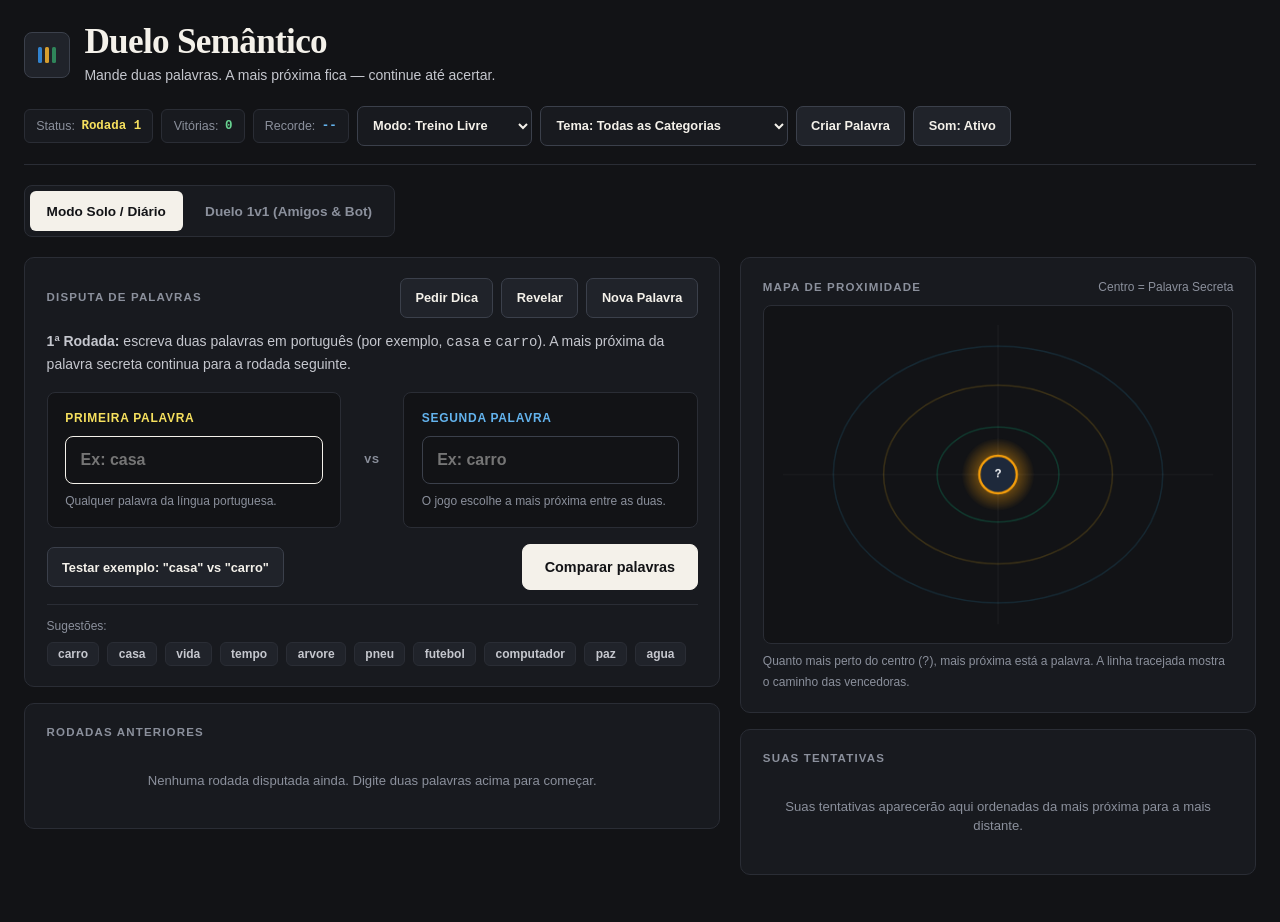
==== commit 7c2cb38b: "fix: suporte a empate no duelo e remove duplicacao de historico no visitante" ====
--- a/index.html
+++ b/index.html
@@ -260,7 +260,7 @@
           </div>
           <div style="min-width: 220px;">
             <label for="duel-player-name" class="text-xs text-zinc-400">Seu nome na sala</label>
-            <input id="duel-player-name" type="text" class="word-input mt-1" value="Guilherme" maxlength="18" placeholder="Seu apelido..." />
+            <input id="duel-player-name" type="text" class="word-input mt-1" value="" maxlength="18" placeholder="Seu apelido (ex: Guilherme)" />
           </div>
         </div>
 
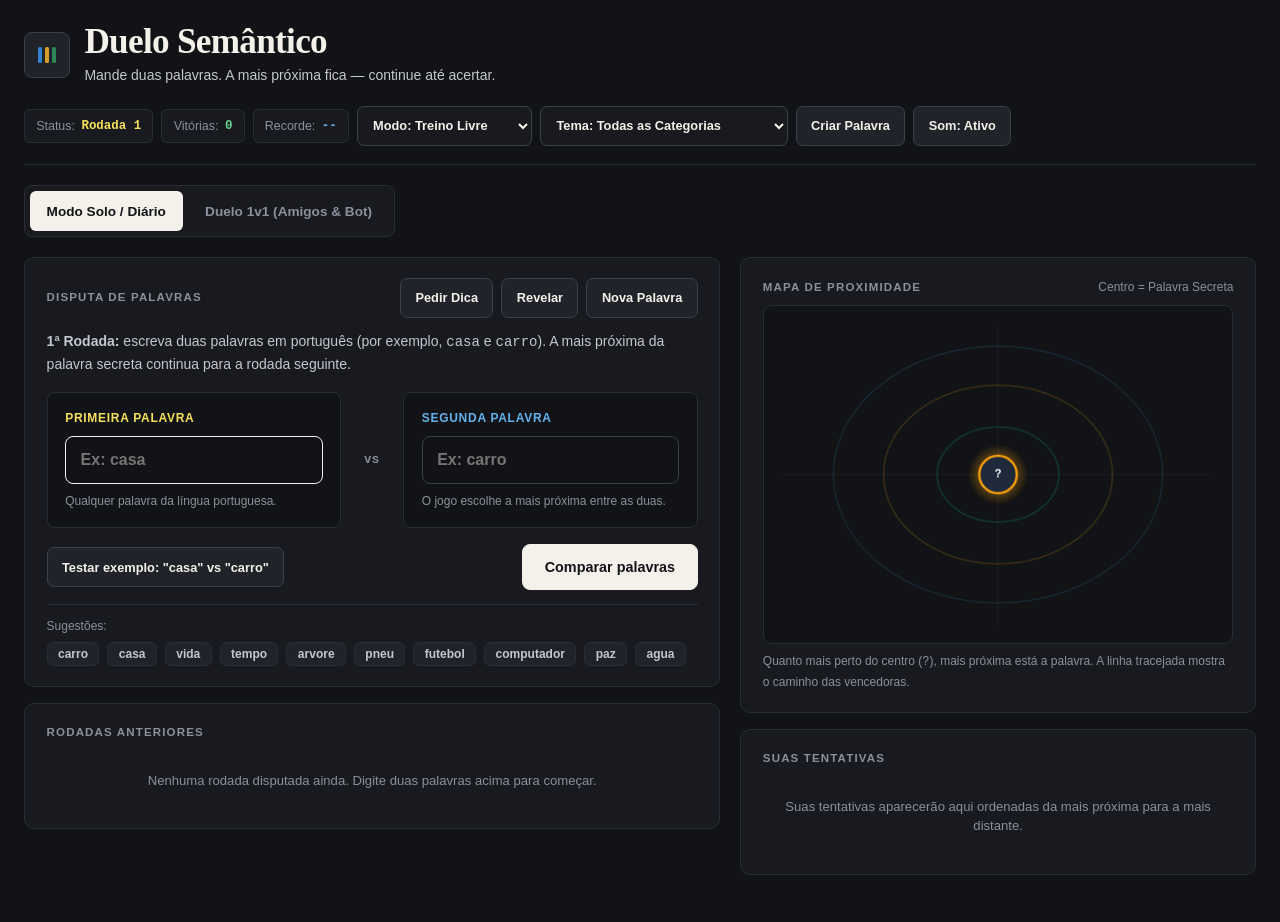
==== commit d743c349: "fix: preserva acentos na exibicao, protege envios contra travamentos e melhora visibilidade de alert" ====
--- a/index.html
+++ b/index.html
@@ -22,7 +22,7 @@
   <meta name="twitter:image" content="assets/og-cover.jpg" />
 
   <link rel="icon" type="image/svg+xml" href="assets/favicon.svg" />
-  <link rel="stylesheet" href="css/styles.css" />
+  <link rel="stylesheet" href="css/styles.css?v=5" />
 </head>
 <body class="app-shell">
 
@@ -119,6 +119,8 @@
               </div>
             </div>
 
+            <div id="inline-alert-box" class="alert-box hidden" style="margin-top:0; margin-bottom:0.85rem;" role="alert"></div>
+
             <!-- 1ª RODADA: DUAS PALAVRAS -->
             <div id="panel-round-1">
               <p class="text-sm text-zinc-300 mb-3">
@@ -207,7 +209,6 @@
               <div id="quick-suggestions-cluster" class="flex flex-wrap gap-2"></div>
             </div>
 
-            <div id="inline-alert-box" class="alert-box hidden" role="alert"></div>
             <div id="hint-display-box" class="hint-box hidden"></div>
             <div id="victory-banner" class="hidden"></div>
             <div id="duel-verdict-banner" class="verdict-banner hidden"></div>
@@ -247,6 +248,8 @@
          ABA 2: DUELO 1v1 (AMIGOS POR LINK OU BOT)
          ====================================================================== -->
     <section id="tab-duel-view" class="hidden" aria-label="Modo Duelo 1v1">
+
+      <div id="duel-alert-box" class="alert-box hidden" style="margin-top:0; margin-bottom:0.85rem;" role="alert"></div>
 
       <!-- LOBBY -->
       <div id="duel-phase-lobby" class="surface-card">
@@ -374,7 +377,6 @@
             </div>
           </form>
 
-          <div id="duel-alert-box" class="alert-box hidden" role="alert"></div>
           <div id="duel-finish-banner" class="hidden"></div>
         </div>
 
@@ -439,12 +441,12 @@
     </div>
   </div>
 
-  <script src="js/vendor/peerjs.min.js"></script>
-  <script src="js/dictionary-data.js"></script>
-  <script src="js/semantic-engine.js"></script>
-  <script src="js/audio.js"></script>
-  <script src="js/radar-canvas.js"></script>
-  <script src="js/duel-mode.js"></script>
-  <script src="js/app.js"></script>
+  <script src="js/vendor/peerjs.min.js?v=5"></script>
+  <script src="js/dictionary-data.js?v=5"></script>
+  <script src="js/semantic-engine.js?v=5"></script>
+  <script src="js/audio.js?v=5"></script>
+  <script src="js/radar-canvas.js?v=5"></script>
+  <script src="js/duel-mode.js?v=5"></script>
+  <script src="js/app.js?v=5"></script>
 </body>
 </html>
